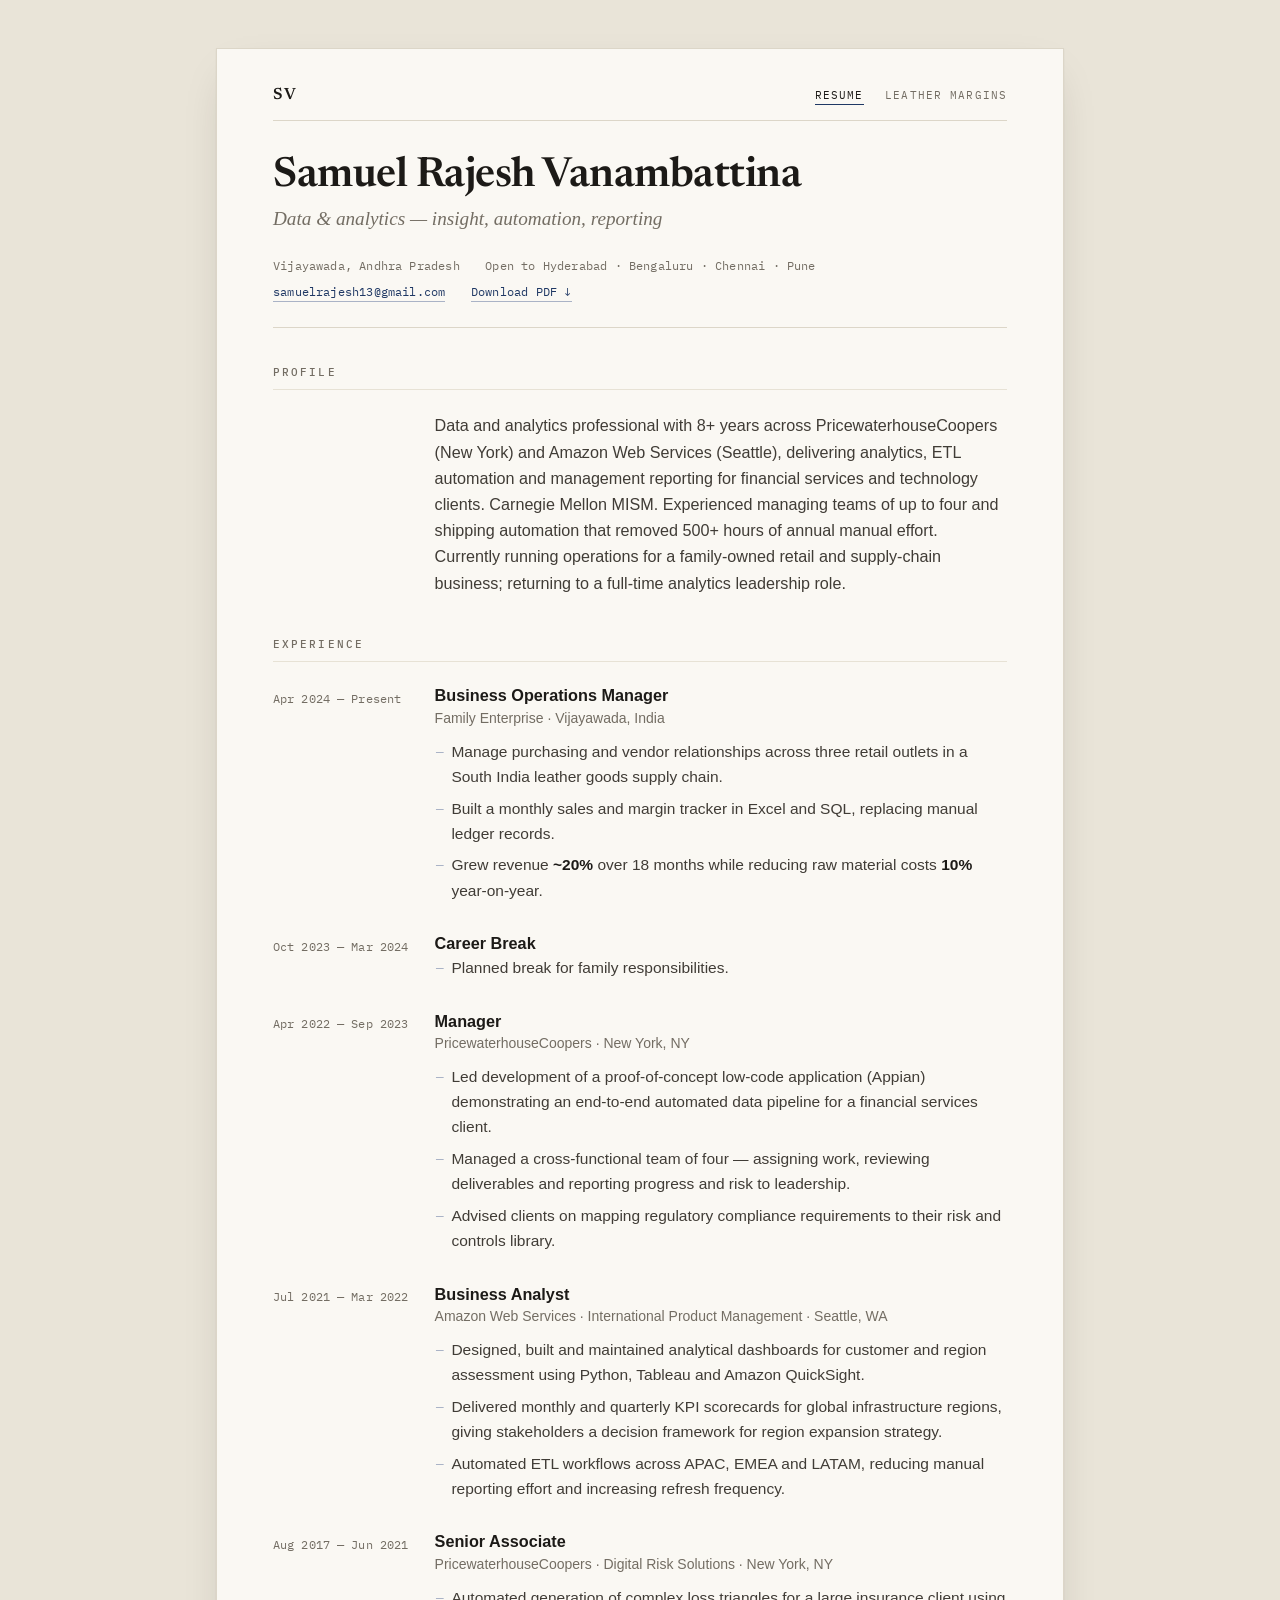
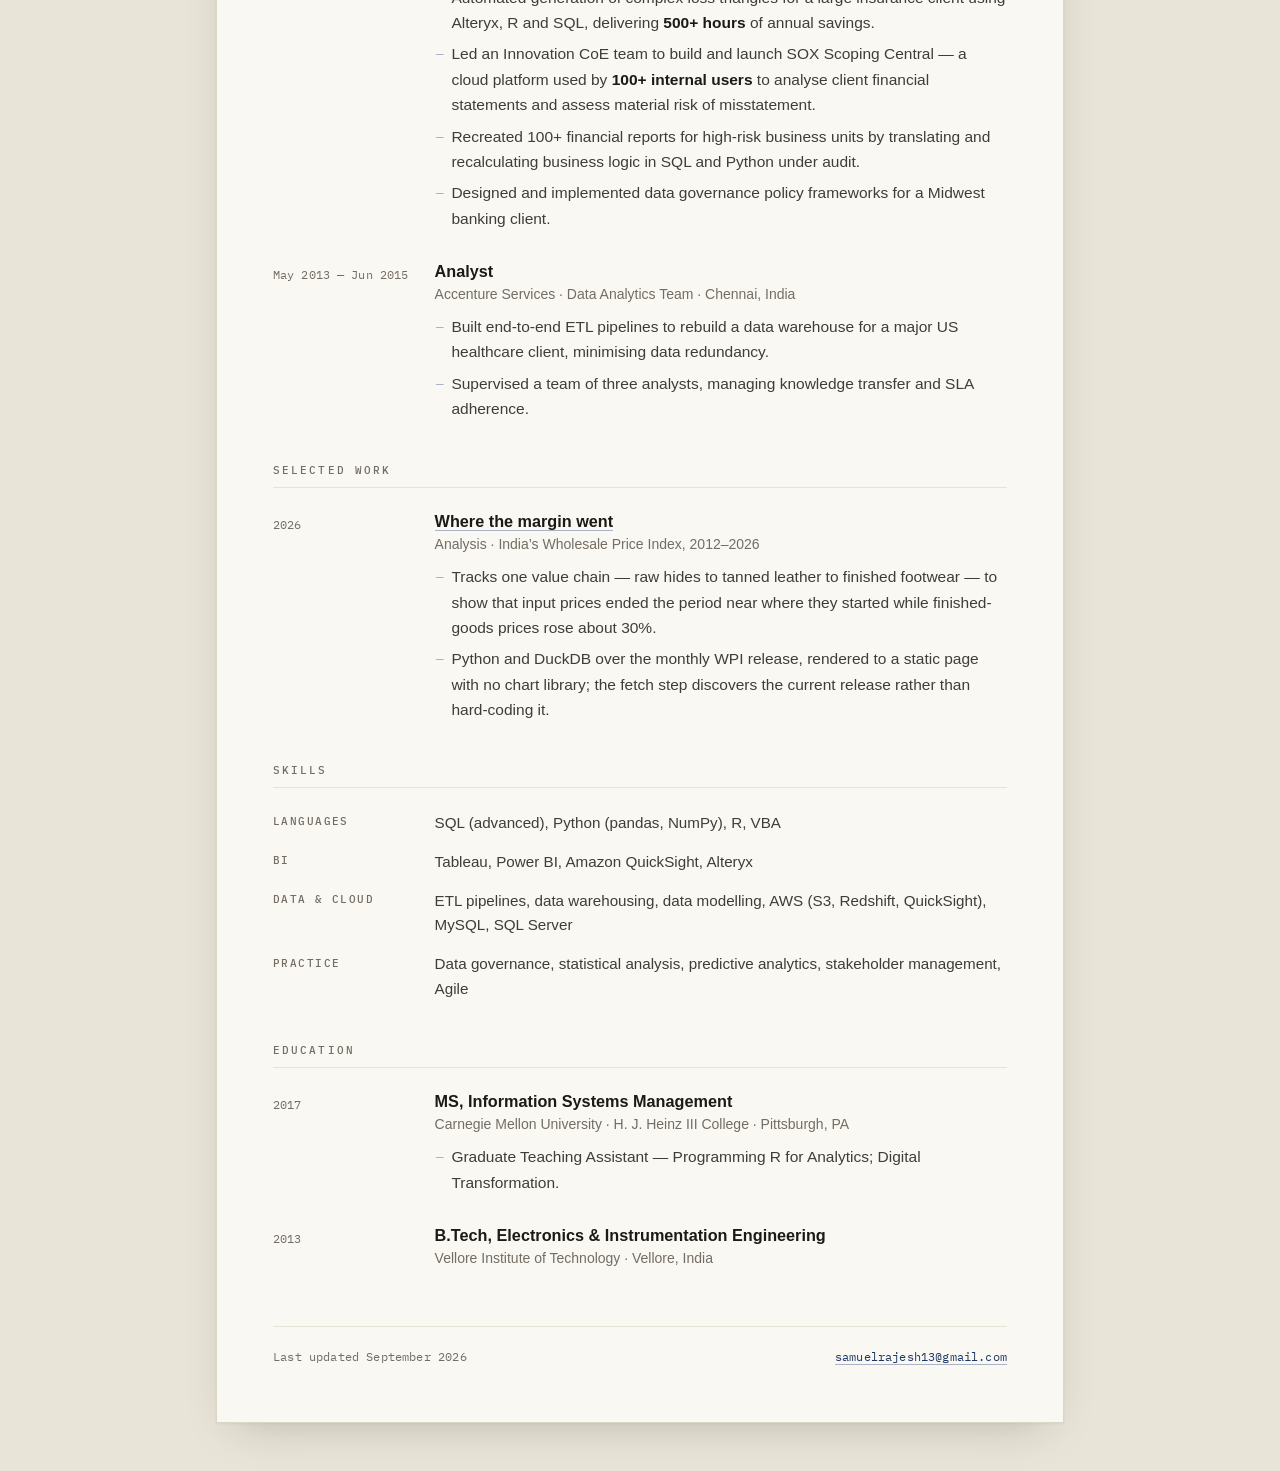
==== index.html @ 02e1a39b "Shared stylesheet, site nav, and a single warm palette Navigation was the real gap: each page carrie" ====
<!doctype html>
<html lang="en">
<head>
<meta charset="utf-8">
<meta name="viewport" content="width=device-width,initial-scale=1">
<title>Samuel Rajesh Vanambattina — Data &amp; Analytics</title>
<meta name="description" content="Data and analytics professional with 8+ years across PricewaterhouseCoopers (New York) and Amazon Web Services (Seattle). Carnegie Mellon MISM.">
<link rel="icon" href="data:image/svg+xml,<svg xmlns='http://www.w3.org/2000/svg' viewBox='0 0 100 100'><rect width='100' height='100' rx='20' fill='%231f3864'/><text x='50' y='73' font-size='58' font-family='Georgia,serif' fill='%23fff' text-anchor='middle'>S</text></svg>">
<link rel="stylesheet" href="assets/site.css">
</head>
<body>
<main class="sheet">

<!--NAV--><nav class="nav" aria-label="Site">
  <a class="nav-mark" href="./" aria-label="Home">SV</a>
  <ul class="nav-tabs">
    <li><a href="./" aria-current="page">Resume</a></li>
    <li><a href="retail-margins/">Leather margins</a></li>
  </ul>
</nav><!--/NAV-->

  <header class="masthead">
    <h1>Samuel Rajesh Vanambattina</h1>
    <p class="tagline">Data &amp; analytics — insight, automation, reporting</p>
    <div class="contact">
      <span>Vijayawada, Andhra Pradesh</span>
      <span>Open to Hyderabad · Bengaluru · Chennai · Pune</span>
      <a href="mailto:samuelrajesh13@gmail.com">samuelrajesh13@gmail.com</a>
      <a class="no-print" href="resume.pdf">Download PDF ↓</a>
    </div>
  </header>

  <section class="sect">
    <h2>Profile</h2>
    <p class="lede">Data and analytics professional with 8+ years across PricewaterhouseCoopers (New York) and Amazon Web Services (Seattle), delivering analytics, ETL automation and management reporting for financial services and technology clients. Carnegie Mellon MISM. Experienced managing teams of up to four and shipping automation that removed 500+ hours of annual manual effort. Currently running operations for a family-owned retail and supply-chain business; returning to a full-time analytics leadership role.</p>
  </section>

  <section class="sect">
    <h2>Experience</h2>

    <article class="entry">
      <div class="when">Apr 2024 — Present</div>
      <div>
        <h3 class="title">Business Operations Manager</h3>
        <p class="org">Family Enterprise · Vijayawada, India</p>
        <ul>
          <li>Manage purchasing and vendor relationships across three retail outlets in a South India leather goods supply chain.</li>
          <li>Built a monthly sales and margin tracker in Excel and SQL, replacing manual ledger records.</li>
          <li>Grew revenue <strong>~20%</strong> over 18 months while reducing raw material costs <strong>10%</strong> year-on-year.</li>
        </ul>
      </div>
    </article>

    <article class="entry">
      <div class="when">Oct 2023 — Mar 2024</div>
      <div>
        <h3 class="title">Career Break</h3>
        <ul><li>Planned break for family responsibilities.</li></ul>
      </div>
    </article>

    <article class="entry">
      <div class="when">Apr 2022 — Sep 2023</div>
      <div>
        <h3 class="title">Manager</h3>
        <p class="org">PricewaterhouseCoopers · New York, NY</p>
        <ul>
          <li>Led development of a proof-of-concept low-code application (Appian) demonstrating an end-to-end automated data pipeline for a financial services client.</li>
          <li>Managed a cross-functional team of four — assigning work, reviewing deliverables and reporting progress and risk to leadership.</li>
          <li>Advised clients on mapping regulatory compliance requirements to their risk and controls library.</li>
        </ul>
      </div>
    </article>

    <article class="entry">
      <div class="when">Jul 2021 — Mar 2022</div>
      <div>
        <h3 class="title">Business Analyst</h3>
        <p class="org">Amazon Web Services · International Product Management · Seattle, WA</p>
        <ul>
          <li>Designed, built and maintained analytical dashboards for customer and region assessment using Python, Tableau and Amazon QuickSight.</li>
          <li>Delivered monthly and quarterly KPI scorecards for global infrastructure regions, giving stakeholders a decision framework for region expansion strategy.</li>
          <li>Automated ETL workflows across APAC, EMEA and LATAM, reducing manual reporting effort and increasing refresh frequency.</li>
        </ul>
      </div>
    </article>

    <article class="entry">
      <div class="when">Aug 2017 — Jun 2021</div>
      <div>
        <h3 class="title">Senior Associate</h3>
        <p class="org">PricewaterhouseCoopers · Digital Risk Solutions · New York, NY</p>
        <ul>
          <li>Automated generation of complex loss triangles for a large insurance client using Alteryx, R and SQL, delivering <strong>500+ hours</strong> of annual savings.</li>
          <li>Led an Innovation CoE team to build and launch SOX Scoping Central — a cloud platform used by <strong>100+ internal users</strong> to analyse client financial statements and assess material risk of misstatement.</li>
          <li>Recreated 100+ financial reports for high-risk business units by translating and recalculating business logic in SQL and Python under audit.</li>
          <li>Designed and implemented data governance policy frameworks for a Midwest banking client.</li>
        </ul>
      </div>
    </article>

    <article class="entry">
      <div class="when">May 2013 — Jun 2015</div>
      <div>
        <h3 class="title">Analyst</h3>
        <p class="org">Accenture Services · Data Analytics Team · Chennai, India</p>
        <ul>
          <li>Built end-to-end ETL pipelines to rebuild a data warehouse for a major US healthcare client, minimising data redundancy.</li>
          <li>Supervised a team of three analysts, managing knowledge transfer and SLA adherence.</li>
        </ul>
      </div>
    </article>
  </section>

  <section class="sect">
    <h2>Selected work</h2>
    <article class="entry">
      <div class="when">2026</div>
      <div>
        <h3 class="title"><a class="work" href="retail-margins/">Where the margin went</a></h3>
        <p class="org">Analysis &middot; India&rsquo;s Wholesale Price Index, 2012&ndash;2026</p>
        <ul>
          <li>Tracks one value chain &mdash; raw hides to tanned leather to finished footwear &mdash; to show that input prices ended the period near where they started while finished-goods prices rose about 30%.</li>
          <li>Python and DuckDB over the monthly WPI release, rendered to a static page with no chart library; the fetch step discovers the current release rather than hard-coding it.</li>
        </ul>
      </div>
    </article>
  </section>

  <section class="sect">
    <h2>Skills</h2>
    <dl class="skills">
      <div class="skill"><dt>Languages</dt><dd>SQL (advanced), Python (pandas, NumPy), R, VBA</dd></div>
      <div class="skill"><dt>BI</dt><dd>Tableau, Power BI, Amazon QuickSight, Alteryx</dd></div>
      <div class="skill"><dt>Data &amp; Cloud</dt><dd>ETL pipelines, data warehousing, data modelling, AWS (S3, Redshift, QuickSight), MySQL, SQL Server</dd></div>
      <div class="skill"><dt>Practice</dt><dd>Data governance, statistical analysis, predictive analytics, stakeholder management, Agile</dd></div>
    </dl>
  </section>

  <section class="sect">
    <h2>Education</h2>
    <article class="entry">
      <div class="when">2017</div>
      <div>
        <h3 class="title">MS, Information Systems Management</h3>
        <p class="org">Carnegie Mellon University · H. J. Heinz III College · Pittsburgh, PA</p>
        <ul><li>Graduate Teaching Assistant — Programming R for Analytics; Digital Transformation.</li></ul>
      </div>
    </article>
    <article class="entry">
      <div class="when">2013</div>
      <div>
        <h3 class="title">B.Tech, Electronics &amp; Instrumentation Engineering</h3>
        <p class="org">Vellore Institute of Technology · Vellore, India</p>
      </div>
    </article>
  </section>

  <footer class="colophon">
    <span>Last updated September 2026</span>
    <span><a href="mailto:samuelrajesh13@gmail.com">samuelrajesh13@gmail.com</a></span>
  </footer>

</main>
</body>
</html>
---- assets/site.css ----
/* ===== fonts (self-hosted, latin subset, OFL) ===================== */
@font-face{font-family:'IBM Plex Sans';font-style:normal;font-weight:100 700;font-stretch:100%;font-display:swap;
  src:url(../fonts/ibm-plex-sans-var.woff2) format('woff2')}
@font-face{font-family:'IBM Plex Mono';font-style:normal;font-weight:400;font-display:swap;
  src:url(../fonts/ibm-plex-mono-400-normal.woff2) format('woff2')}
@font-face{font-family:'IBM Plex Mono';font-style:normal;font-weight:500;font-display:swap;
  src:url(../fonts/ibm-plex-mono-500-normal.woff2) format('woff2')}
@font-face{font-family:'Newsreader';font-style:normal;font-weight:500 700;font-display:swap;
  src:url(../fonts/newsreader-600-normal.woff2) format('woff2')}
@font-face{font-family:'Newsreader';font-style:italic;font-weight:300 500;font-display:swap;
  src:url(../fonts/newsreader-400-italic.woff2) format('woff2')}

/* ===== tokens =====================================================
   One committed palette: warm paper, not a light/dark pair. The page
   paints its own ground so it holds on any host background.          */
:root{
  --plane:#e9e4d8;      /* the desk the sheet sits on */
  --sheet:#faf8f3;      /* the paper itself -- also the chart surface */
  --ink:#1c1a17;
  --ink-soft:#403c36;
  --muted:#736d63;
  --line:#dcd6c8;
  --hair:#e7e2d5;
  --accent:#1f3864;
  --accent-line:#aab3c6;
  --shadow:0 1px 2px rgba(40,34,22,.05), 0 16px 44px -20px rgba(40,34,22,.28);

  /* chart ink -- validated against --sheet #faf8f3 (all six checks pass) */
  --c-input:#2a78d6;
  --c-output:#eb6834;
  --grid:#e4dfd2;
  --axis-ink:#8a8378;

  --serif:"Newsreader",Iowan Old Style,Georgia,"Times New Roman",serif;
  --sans:"IBM Plex Sans",-apple-system,"Segoe UI",Helvetica,Arial,sans-serif;
  --mono:"IBM Plex Mono",ui-monospace,SFMono-Regular,Menlo,Consolas,monospace;

  --gutter:8.25rem;
  --col-gap:1.85rem;
}

/* ===== base ======================================================= */
*{box-sizing:border-box}
html{-webkit-text-size-adjust:100%}
body{
  margin:0; background:var(--plane); color:var(--ink-soft);
  font:400 15.5px/1.62 var(--sans);
  font-feature-settings:"kern","liga";
  -webkit-font-smoothing:antialiased;
  padding:clamp(0rem,4vw,3rem) clamp(1rem,4vw,2rem);
}
.sheet{
  max-width:var(--sheet-w,53rem); margin:0 auto;
  background:var(--sheet); border:1px solid var(--line); box-shadow:var(--shadow);
  padding:clamp(1.25rem,3vw,2rem) clamp(1.25rem,5vw,3.5rem) clamp(2.5rem,5vw,3.5rem);
}
a{color:var(--accent); text-decoration:none; border-bottom:1px solid var(--accent-line)}
a:hover{border-bottom-color:currentColor}
a:focus-visible{outline:2px solid var(--accent); outline-offset:3px; border-radius:2px}
strong{font-weight:600; color:var(--ink)}
p{max-width:40em}

/* ===== site nav =================================================== */
.nav{
  display:flex; flex-wrap:wrap; align-items:baseline; gap:.6rem 1.6rem;
  justify-content:space-between;
  padding-bottom:.85rem; margin-bottom:2.1rem;
  border-bottom:1px solid var(--line);
}
.nav-mark{
  font:600 1.02rem/1 var(--serif); letter-spacing:.06em; color:var(--ink);
  border:0; flex:none;
}
.nav-mark:hover{color:var(--accent); border:0}
.nav-tabs{display:flex; flex-wrap:wrap; gap:.35rem 1.35rem; list-style:none; margin:0; padding:0}
.nav-tabs a{
  font:400 .7rem/1.5 var(--mono); letter-spacing:.1em; text-transform:uppercase;
  color:var(--muted); border:0; padding-bottom:.15rem;
  border-bottom:1.5px solid transparent;
}
.nav-tabs a:hover{color:var(--ink)}
.nav-tabs a[aria-current=page]{color:var(--ink); border-bottom-color:var(--accent)}

/* ===== headings =================================================== */
h1{
  font:600 clamp(1.85rem,6vw,2.6rem)/1.08 var(--serif); color:var(--ink);
  letter-spacing:-.012em; margin:0 0 .35rem; text-wrap:balance;
}
.tagline,.standfirst{
  font:400 italic clamp(1rem,2.5vw,1.2rem)/1.45 var(--serif);
  color:var(--muted); margin:0 0 1.5rem; max-width:38em;
}
h2{
  font:500 .69rem/1 var(--mono); text-transform:uppercase; letter-spacing:.19em;
  color:var(--muted); margin:2.8rem 0 1.4rem;
  padding-bottom:.7rem; border-bottom:1px solid var(--hair);
}
.sect > h2{margin-top:0}   /* .sect supplies the gap; don't stack both */
.masthead{border-bottom:1px solid var(--line); padding-bottom:1.6rem; margin-bottom:2.4rem}
.contact{
  display:flex; flex-wrap:wrap; gap:.5rem 1.6rem;
  font:400 .755rem/1.5 var(--mono); letter-spacing:.015em; color:var(--muted);
}

/* ===== entries (shared spine: metadata left, content right) ======= */
.sect{margin-top:2.7rem}
.sect:first-of-type{margin-top:0}
.lede{margin:0 0 0 calc(var(--gutter) + var(--col-gap)); font-size:1.01rem; max-width:44em}
.entry{
  display:grid; grid-template-columns:var(--gutter) 1fr; gap:0 var(--col-gap);
  margin-bottom:1.85rem; break-inside:avoid;
}
.sect .entry:last-child{margin-bottom:0}
.when{
  font:400 .735rem/1.5 var(--mono); font-variant-numeric:tabular-nums;
  letter-spacing:.01em; color:var(--muted); padding-top:.33rem; white-space:nowrap;
}
.title{font:600 1.015rem/1.4 var(--sans); color:var(--ink); margin:0}
.title a{color:var(--ink); border-bottom:1px solid var(--accent-line)}
.title a:hover{color:var(--accent); border-bottom-color:currentColor}
.org{font:400 .875rem/1.5 var(--sans); color:var(--muted); margin:.05rem 0 .6rem}
.entry ul{margin:0; padding:0; list-style:none}
.entry li{position:relative; padding-left:1.05rem; margin-bottom:.42rem; max-width:44em}
.entry li:last-child{margin-bottom:0}
.entry li::before{content:"–"; position:absolute; left:0; top:0;
  color:var(--accent-line); font-family:var(--mono)}

/* ===== skills ===================================================== */
.skills{margin:0; display:grid; gap:.9rem}
.skill{display:grid; grid-template-columns:var(--gutter) 1fr; gap:0 var(--col-gap)}
.skill dt{font:500 .69rem/1.6 var(--mono); text-transform:uppercase;
  letter-spacing:.13em; color:var(--muted); padding-top:.16rem}
.skill dd{margin:0; font-size:.95rem; max-width:44em}

/* ===== footer ===================================================== */
.colophon{
  margin-top:3rem; padding-top:1.3rem; border-top:1px solid var(--hair);
  display:flex; flex-wrap:wrap; gap:.5rem 1.5rem; justify-content:space-between;
  font:400 .725rem/1.5 var(--mono); letter-spacing:.015em; color:var(--muted);
}

/* ===== narrow ===================================================== */
@media (max-width:46rem){
  :root{--gutter:1fr}
  .entry,.skill{grid-template-columns:1fr; gap:.15rem}
  .lede{margin-left:0}
  .when{padding-top:0; margin-bottom:.18rem}
  .skill dt{padding-top:.5rem}
}

/* ===== print / PDF ================================================ */
@media print{
  :root{
    --plane:#fff; --sheet:#fff; --ink:#111316; --ink-soft:#33373d;
    --muted:#5c626a; --line:#c9c9c4; --hair:#dedeD9;
    --accent:#1f3864; --accent-line:#9aa7bd; --shadow:none;
    --gutter:6.6rem; --col-gap:1.3rem;
  }
  body{font-size:8.9pt; line-height:1.32; padding:0; background:#fff}
  .sheet{max-width:none; border:0; box-shadow:none; padding:0}
  .no-print,.nav{display:none}
  .masthead{padding-bottom:.7rem; margin-bottom:.95rem}
  h1{font-size:17pt; margin-bottom:.15rem}
  .tagline{font-size:11pt; margin-bottom:.6rem}
  .sect{margin-top:.72rem; break-inside:auto}
  h2{margin:1rem 0 .6rem; padding-bottom:.3rem; break-after:avoid}
  .sect > h2{margin-top:0}
  .entry{margin-bottom:.48rem}
  .org{margin:.02rem 0 .28rem}
  .entry li{margin-bottom:.09rem}
  .skills{gap:.34rem}
  .colophon{margin-top:.5rem; padding-top:.4rem; break-before:avoid}
  a{color:var(--ink); border-bottom:0}
  .title a[href^="http"]::after,.title a.work::after{
    content:" \2014 samuel13-cell.github.io/retail-margins";
    font:400 8.6pt var(--mono); color:var(--muted)}
}
@media (prefers-reduced-motion:reduce){ *{animation:none!important; transition:none!important} }
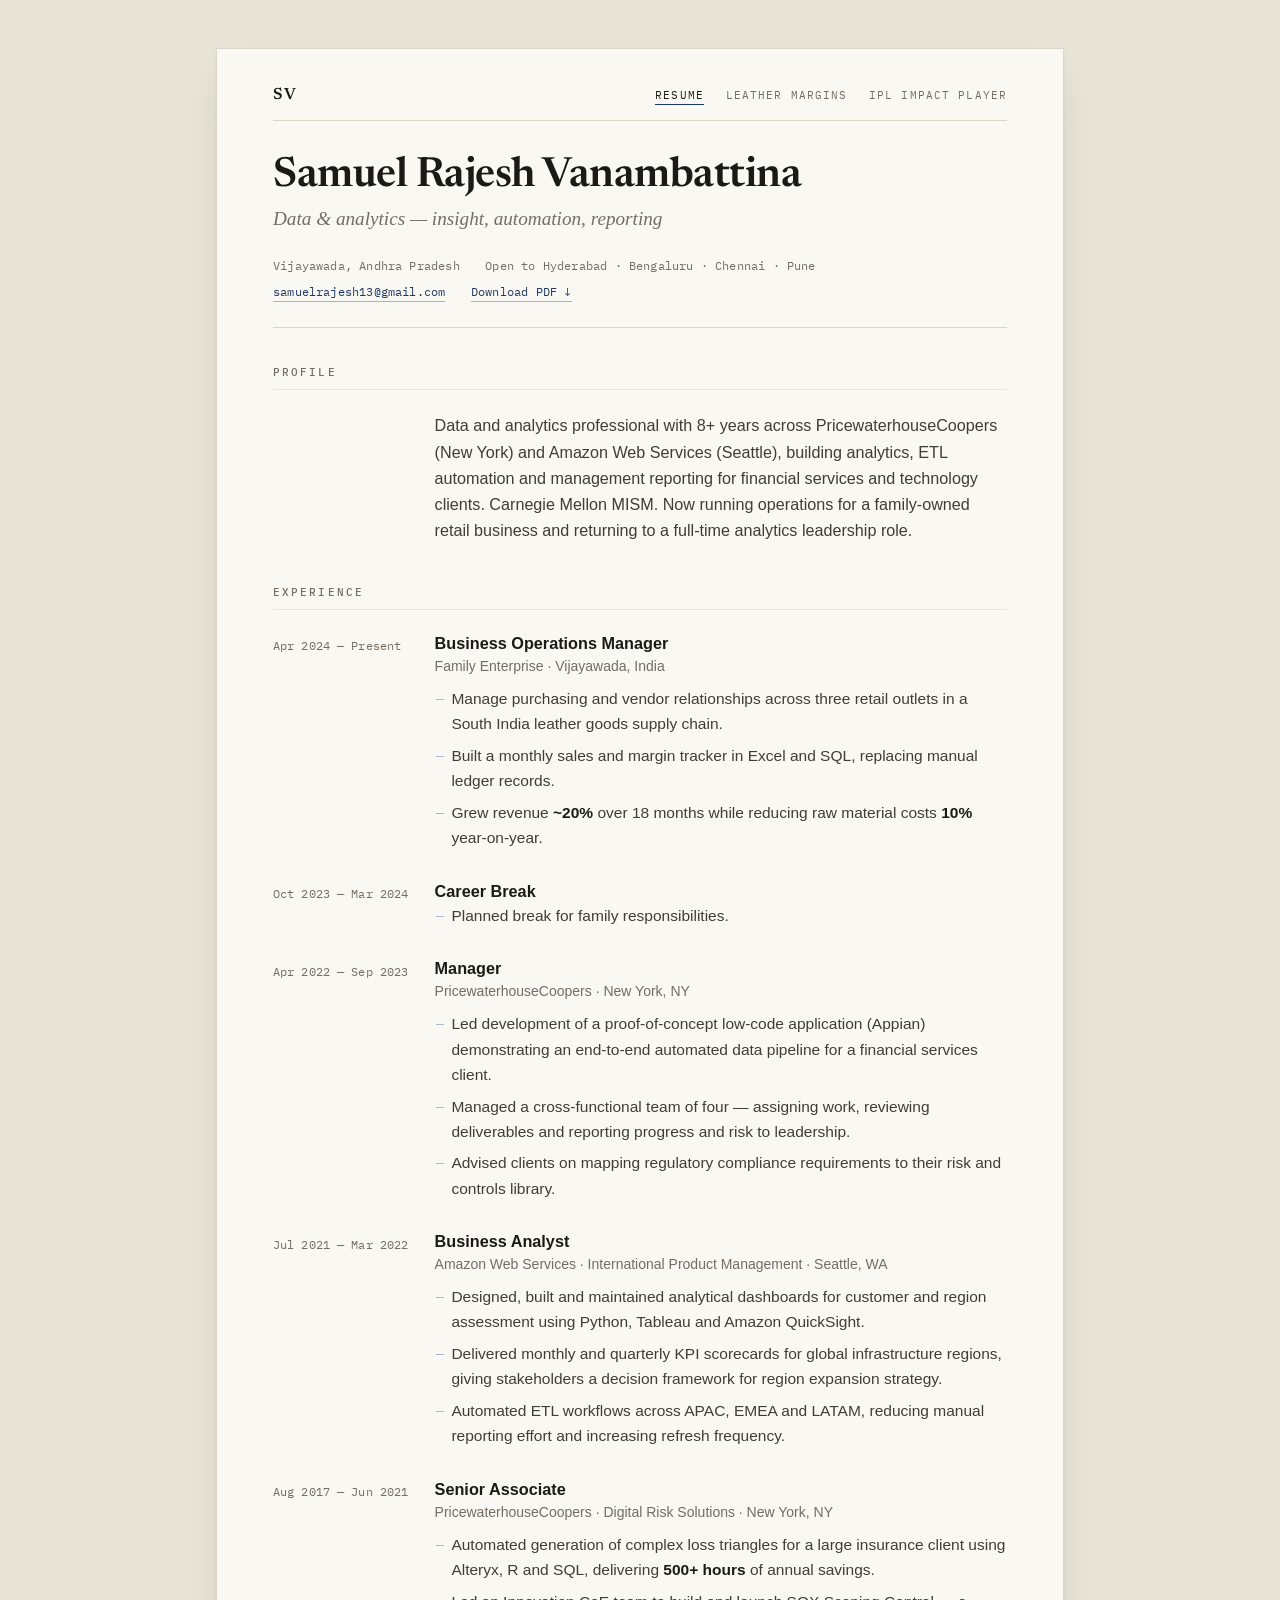
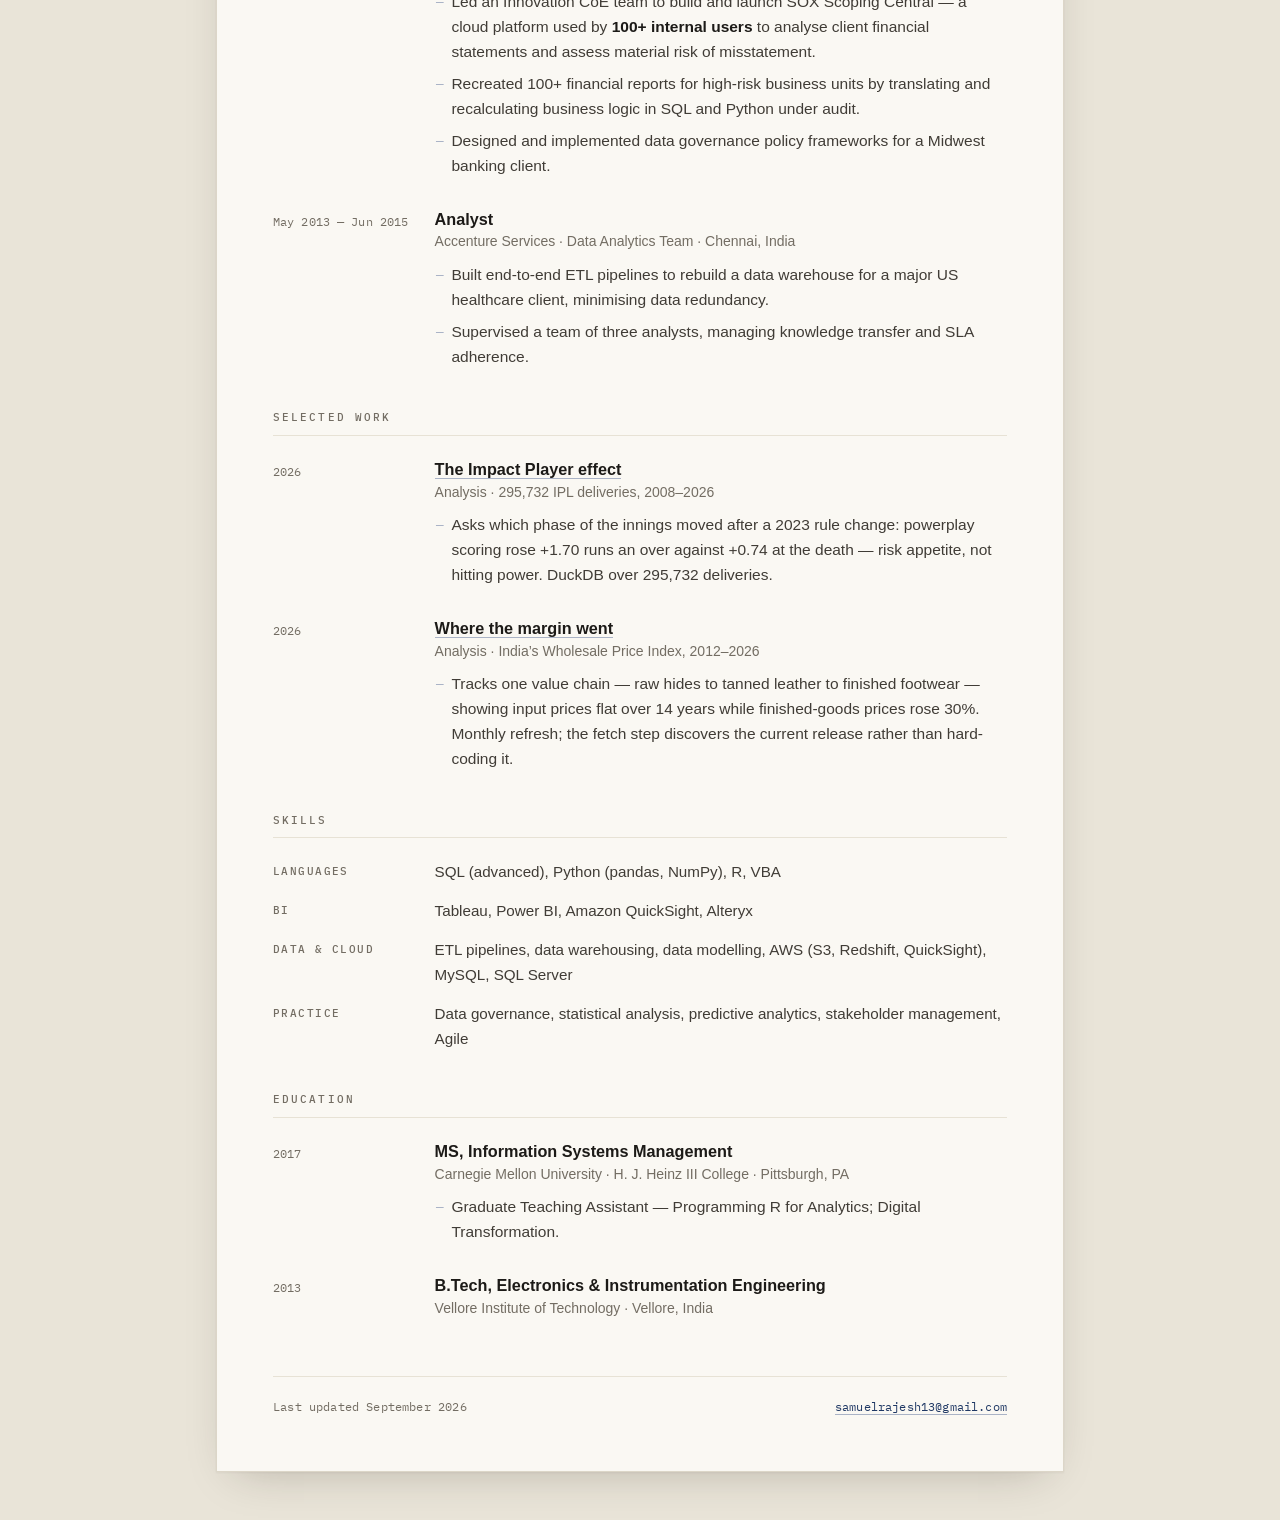
==== commit 81e5acaa: "Add /ipl-impact: did the Impact Player rule change how teams bat? Every delivery of 1,243 IPL matche" ====
--- a/index.html
+++ b/index.html
@@ -16,6 +16,7 @@
   <ul class="nav-tabs">
     <li><a href="./" aria-current="page">Resume</a></li>
     <li><a href="retail-margins/">Leather margins</a></li>
+    <li><a href="ipl-impact/">IPL impact player</a></li>
   </ul>
 </nav><!--/NAV-->
 
@@ -32,7 +33,7 @@
 
   <section class="sect">
     <h2>Profile</h2>
-    <p class="lede">Data and analytics professional with 8+ years across PricewaterhouseCoopers (New York) and Amazon Web Services (Seattle), delivering analytics, ETL automation and management reporting for financial services and technology clients. Carnegie Mellon MISM. Experienced managing teams of up to four and shipping automation that removed 500+ hours of annual manual effort. Currently running operations for a family-owned retail and supply-chain business; returning to a full-time analytics leadership role.</p>
+    <p class="lede">Data and analytics professional with 8+ years across PricewaterhouseCoopers (New York) and Amazon Web Services (Seattle), building analytics, ETL automation and management reporting for financial services and technology clients. Carnegie Mellon MISM. Now running operations for a family-owned retail business and returning to a full-time analytics leadership role.</p>
   </section>
 
   <section class="sect">
@@ -117,11 +118,21 @@
     <article class="entry">
       <div class="when">2026</div>
       <div>
+        <h3 class="title"><a href="ipl-impact/">The Impact Player effect</a></h3>
+        <p class="org">Analysis &middot; 295,732 IPL deliveries, 2008&ndash;2026</p>
+        <ul>
+          <li>Asks which phase of the innings moved after a 2023 rule change: powerplay scoring rose +1.70 runs an over against +0.74 at the death &mdash; risk appetite, not hitting power. DuckDB over 295,732 deliveries.</li>
+        </ul>
+      </div>
+    </article>
+
+    <article class="entry">
+      <div class="when">2026</div>
+      <div>
         <h3 class="title"><a class="work" href="retail-margins/">Where the margin went</a></h3>
         <p class="org">Analysis &middot; India&rsquo;s Wholesale Price Index, 2012&ndash;2026</p>
         <ul>
-          <li>Tracks one value chain &mdash; raw hides to tanned leather to finished footwear &mdash; to show that input prices ended the period near where they started while finished-goods prices rose about 30%.</li>
-          <li>Python and DuckDB over the monthly WPI release, rendered to a static page with no chart library; the fetch step discovers the current release rather than hard-coding it.</li>
+          <li>Tracks one value chain &mdash; raw hides to tanned leather to finished footwear &mdash; showing input prices flat over 14 years while finished-goods prices rose 30%. Monthly refresh; the fetch step discovers the current release rather than hard-coding it.</li>
         </ul>
       </div>
     </article>
--- a/assets/site.css
+++ b/assets/site.css
@@ -140,7 +140,7 @@
 }
 
 /* ===== narrow ===================================================== */
-@media (max-width:46rem){
+@media screen and (max-width:46rem){
   :root{--gutter:1fr}
   .entry,.skill{grid-template-columns:1fr; gap:.15rem}
   .lede{margin-left:0}
@@ -154,25 +154,27 @@
     --plane:#fff; --sheet:#fff; --ink:#111316; --ink-soft:#33373d;
     --muted:#5c626a; --line:#c9c9c4; --hair:#dedeD9;
     --accent:#1f3864; --accent-line:#9aa7bd; --shadow:none;
-    --gutter:6.6rem; --col-gap:1.3rem;
+    --gutter:8rem; --col-gap:1.2rem;   /* must clear 'May 2013 \2014 Jun 2015' */
   }
-  body{font-size:8.9pt; line-height:1.32; padding:0; background:#fff}
+  body{font-size:8.9pt; line-height:1.29; padding:0; background:#fff}
   .sheet{max-width:none; border:0; box-shadow:none; padding:0}
   .no-print,.nav{display:none}
   .masthead{padding-bottom:.7rem; margin-bottom:.95rem}
   h1{font-size:17pt; margin-bottom:.15rem}
   .tagline{font-size:11pt; margin-bottom:.6rem}
-  .sect{margin-top:.72rem; break-inside:auto}
-  h2{margin:1rem 0 .6rem; padding-bottom:.3rem; break-after:avoid}
+  .sect{margin-top:.8rem; break-inside:auto}
+  h2{margin:1rem 0 .55rem; padding-bottom:.3rem; break-after:avoid}
   .sect > h2{margin-top:0}
-  .entry{margin-bottom:.48rem}
+  .entry{margin-bottom:.52rem}
   .org{margin:.02rem 0 .28rem}
   .entry li{margin-bottom:.09rem}
   .skills{gap:.34rem}
-  .colophon{margin-top:.5rem; padding-top:.4rem; break-before:avoid}
+  /* the footer only repeats the header's email on paper */
+  .colophon{display:none}
   a{color:var(--ink); border-bottom:0}
-  .title a[href^="http"]::after,.title a.work::after{
-    content:" \2014 samuel13-cell.github.io/retail-margins";
-    font:400 8.6pt var(--mono); color:var(--muted)}
+  /* links are dead on paper -- spell each project's URL out */
+  .title a[href="retail-margins/"]::after{content:" \2014 samuel13-cell.github.io/retail-margins"}
+  .title a[href="ipl-impact/"]::after{content:" \2014 samuel13-cell.github.io/ipl-impact"}
+  .title a::after{font:400 8.4pt var(--mono); color:var(--muted)}
 }
 @media (prefers-reduced-motion:reduce){ *{animation:none!important; transition:none!important} }
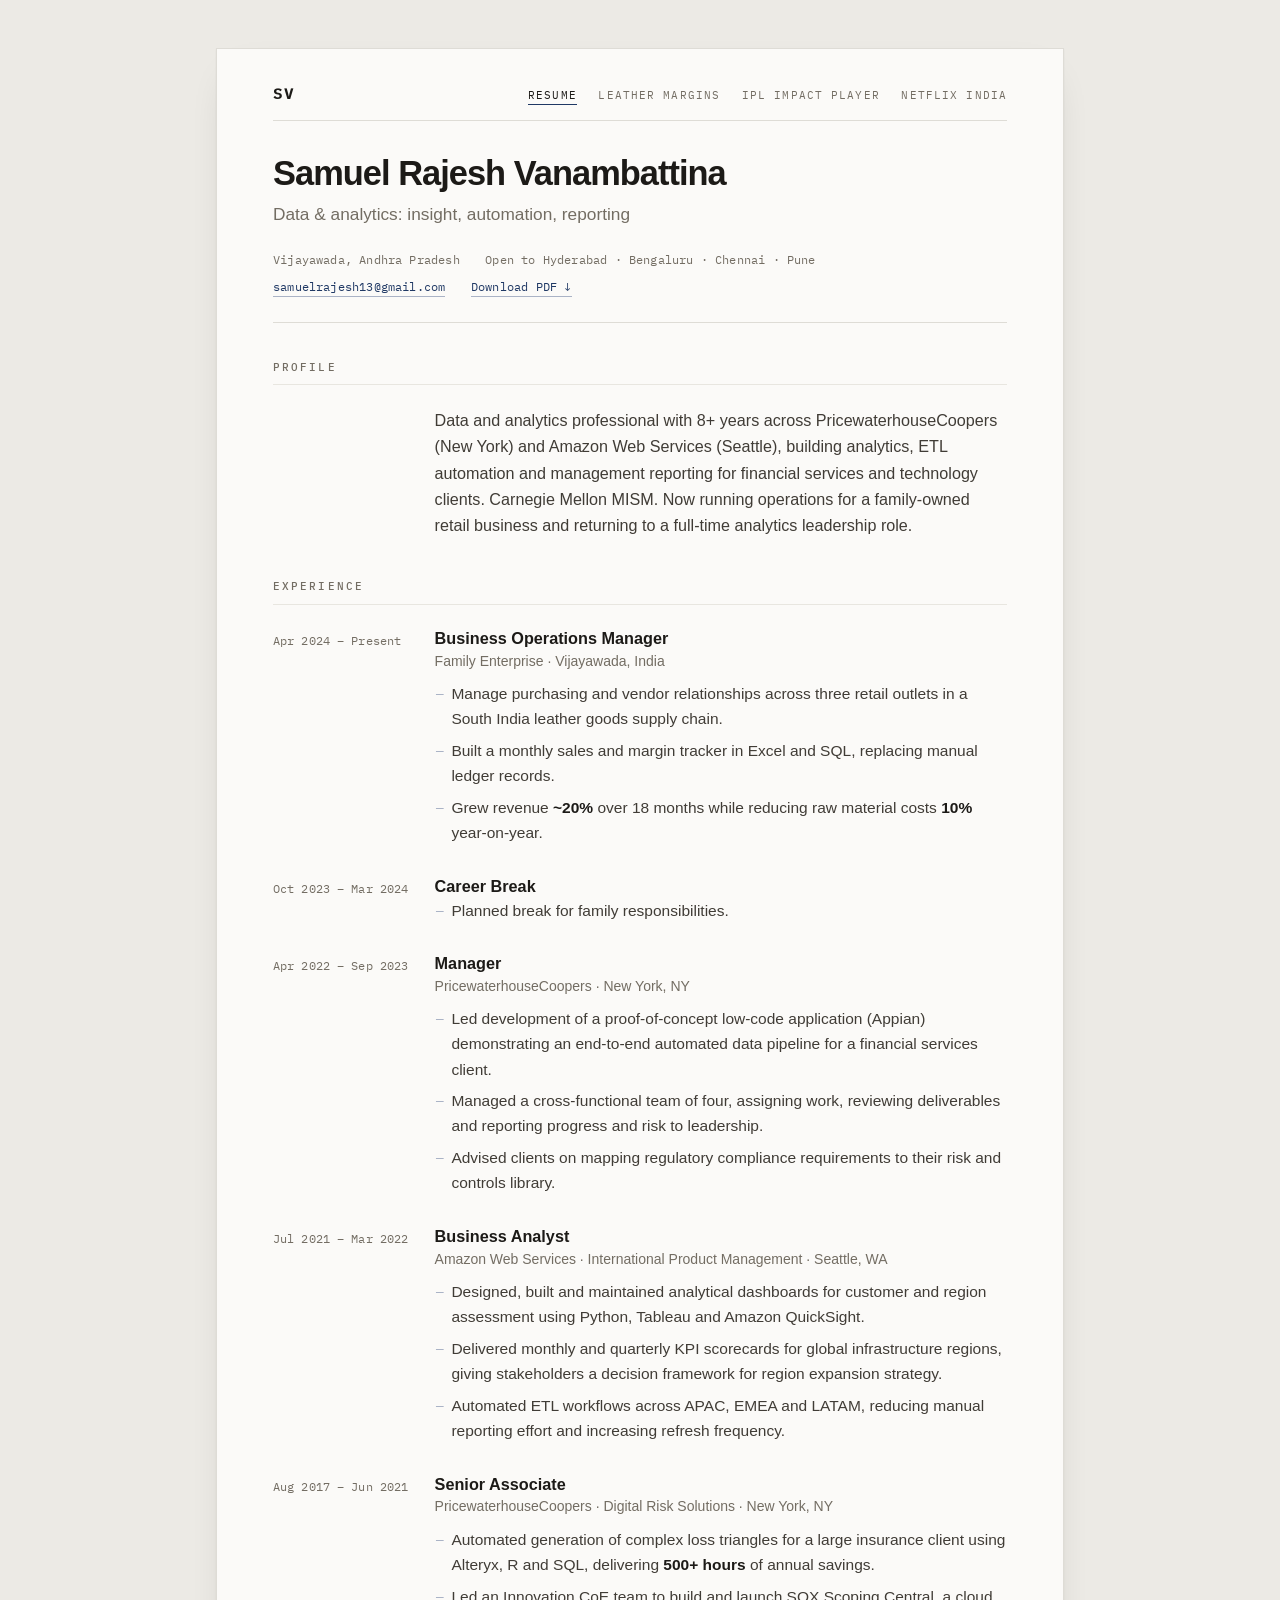
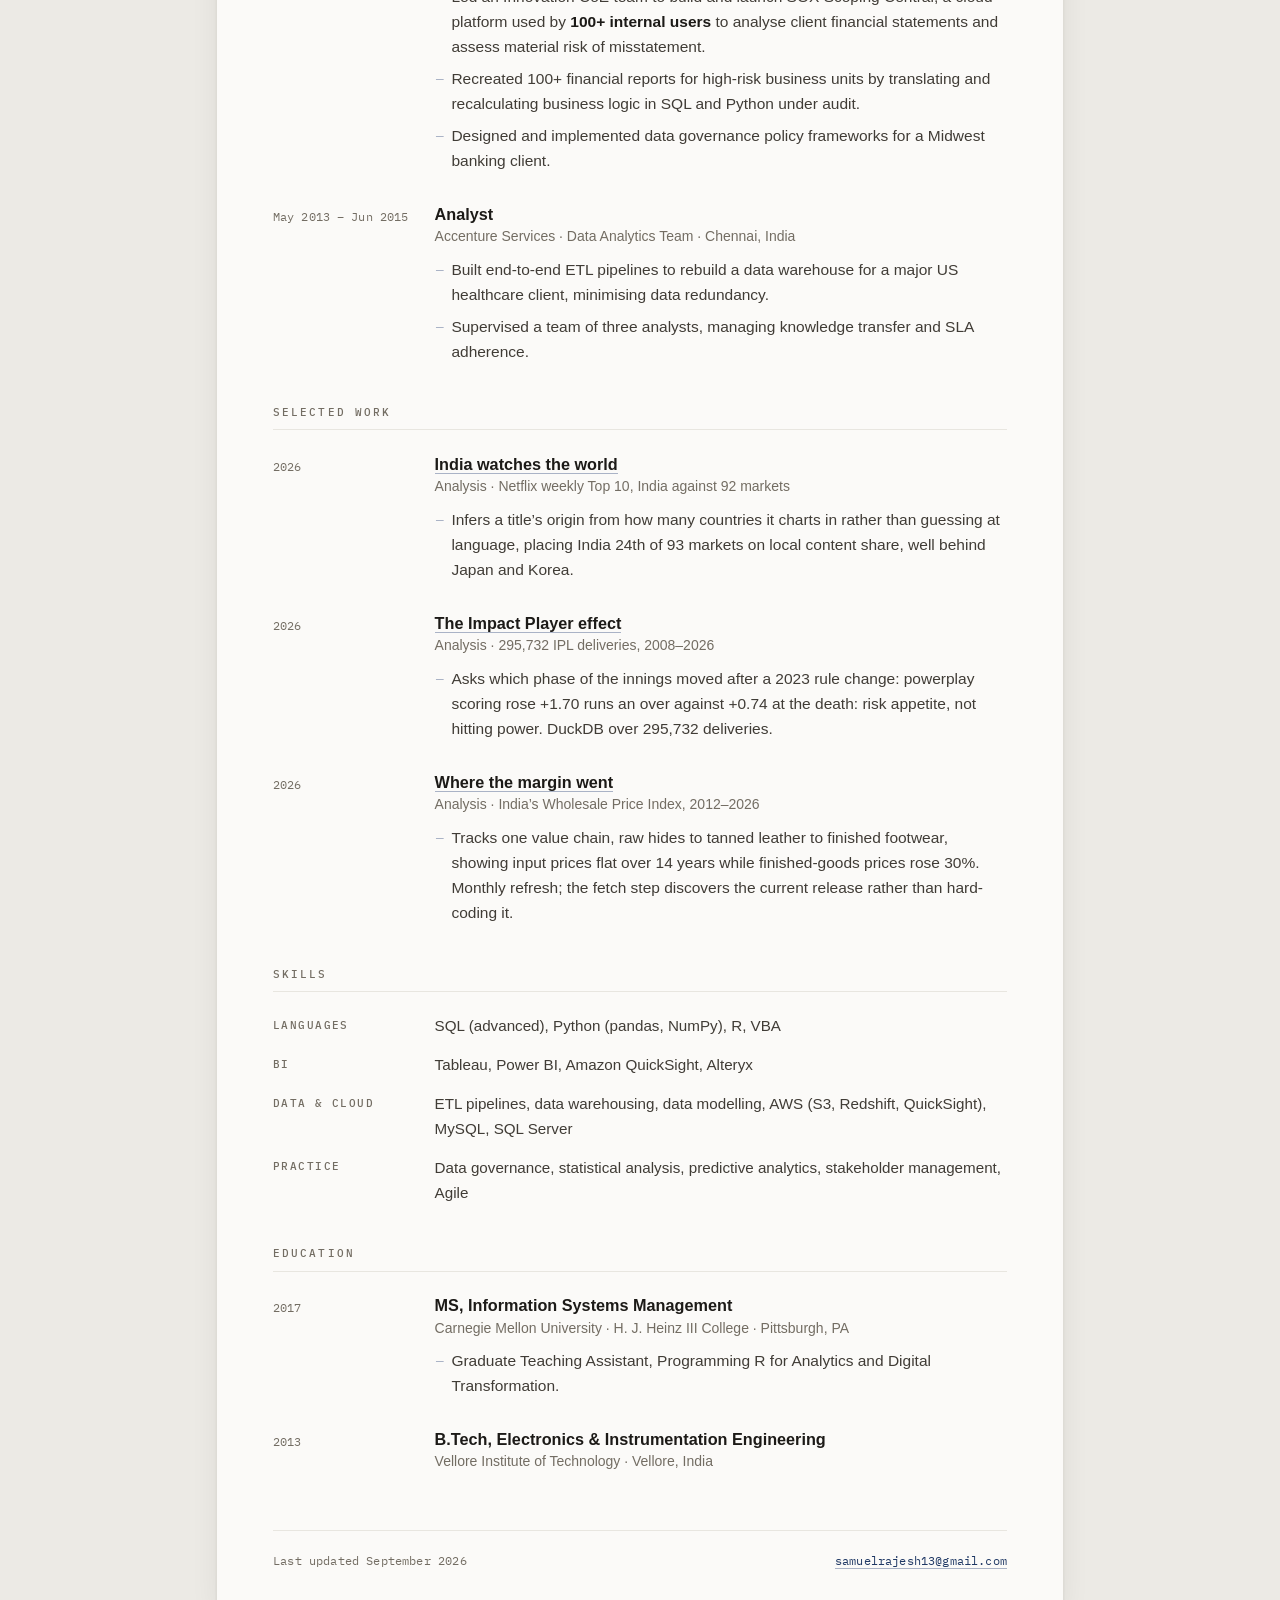
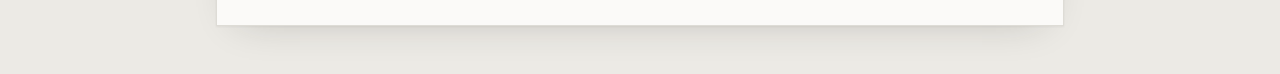
==== commit cfa4eaf0: "Add /ott-india, align charts to the text column, drop the serif Project three: five years of Netflix" ====
--- a/index.html
+++ b/index.html
@@ -3,7 +3,7 @@
 <head>
 <meta charset="utf-8">
 <meta name="viewport" content="width=device-width,initial-scale=1">
-<title>Samuel Rajesh Vanambattina — Data &amp; Analytics</title>
+<title>Samuel Rajesh Vanambattina: Data &amp; Analytics</title>
 <meta name="description" content="Data and analytics professional with 8+ years across PricewaterhouseCoopers (New York) and Amazon Web Services (Seattle). Carnegie Mellon MISM.">
 <link rel="icon" href="data:image/svg+xml,<svg xmlns='http://www.w3.org/2000/svg' viewBox='0 0 100 100'><rect width='100' height='100' rx='20' fill='%231f3864'/><text x='50' y='73' font-size='58' font-family='Georgia,serif' fill='%23fff' text-anchor='middle'>S</text></svg>">
 <link rel="stylesheet" href="assets/site.css">
@@ -17,12 +17,13 @@
     <li><a href="./" aria-current="page">Resume</a></li>
     <li><a href="retail-margins/">Leather margins</a></li>
     <li><a href="ipl-impact/">IPL impact player</a></li>
+    <li><a href="ott-india/">Netflix India</a></li>
   </ul>
 </nav><!--/NAV-->
 
   <header class="masthead">
     <h1>Samuel Rajesh Vanambattina</h1>
-    <p class="tagline">Data &amp; analytics — insight, automation, reporting</p>
+    <p class="tagline">Data &amp; analytics: insight, automation, reporting</p>
     <div class="contact">
       <span>Vijayawada, Andhra Pradesh</span>
       <span>Open to Hyderabad · Bengaluru · Chennai · Pune</span>
@@ -40,7 +41,7 @@
     <h2>Experience</h2>
 
     <article class="entry">
-      <div class="when">Apr 2024 — Present</div>
+      <div class="when">Apr 2024 – Present</div>
       <div>
         <h3 class="title">Business Operations Manager</h3>
         <p class="org">Family Enterprise · Vijayawada, India</p>
@@ -53,7 +54,7 @@
     </article>
 
     <article class="entry">
-      <div class="when">Oct 2023 — Mar 2024</div>
+      <div class="when">Oct 2023 – Mar 2024</div>
       <div>
         <h3 class="title">Career Break</h3>
         <ul><li>Planned break for family responsibilities.</li></ul>
@@ -61,20 +62,20 @@
     </article>
 
     <article class="entry">
-      <div class="when">Apr 2022 — Sep 2023</div>
+      <div class="when">Apr 2022 – Sep 2023</div>
       <div>
         <h3 class="title">Manager</h3>
         <p class="org">PricewaterhouseCoopers · New York, NY</p>
         <ul>
           <li>Led development of a proof-of-concept low-code application (Appian) demonstrating an end-to-end automated data pipeline for a financial services client.</li>
-          <li>Managed a cross-functional team of four — assigning work, reviewing deliverables and reporting progress and risk to leadership.</li>
+          <li>Managed a cross-functional team of four, assigning work, reviewing deliverables and reporting progress and risk to leadership.</li>
           <li>Advised clients on mapping regulatory compliance requirements to their risk and controls library.</li>
         </ul>
       </div>
     </article>
 
     <article class="entry">
-      <div class="when">Jul 2021 — Mar 2022</div>
+      <div class="when">Jul 2021 – Mar 2022</div>
       <div>
         <h3 class="title">Business Analyst</h3>
         <p class="org">Amazon Web Services · International Product Management · Seattle, WA</p>
@@ -87,13 +88,13 @@
     </article>
 
     <article class="entry">
-      <div class="when">Aug 2017 — Jun 2021</div>
+      <div class="when">Aug 2017 – Jun 2021</div>
       <div>
         <h3 class="title">Senior Associate</h3>
         <p class="org">PricewaterhouseCoopers · Digital Risk Solutions · New York, NY</p>
         <ul>
           <li>Automated generation of complex loss triangles for a large insurance client using Alteryx, R and SQL, delivering <strong>500+ hours</strong> of annual savings.</li>
-          <li>Led an Innovation CoE team to build and launch SOX Scoping Central — a cloud platform used by <strong>100+ internal users</strong> to analyse client financial statements and assess material risk of misstatement.</li>
+          <li>Led an Innovation CoE team to build and launch SOX Scoping Central, a cloud platform used by <strong>100+ internal users</strong> to analyse client financial statements and assess material risk of misstatement.</li>
           <li>Recreated 100+ financial reports for high-risk business units by translating and recalculating business logic in SQL and Python under audit.</li>
           <li>Designed and implemented data governance policy frameworks for a Midwest banking client.</li>
         </ul>
@@ -101,7 +102,7 @@
     </article>
 
     <article class="entry">
-      <div class="when">May 2013 — Jun 2015</div>
+      <div class="when">May 2013 – Jun 2015</div>
       <div>
         <h3 class="title">Analyst</h3>
         <p class="org">Accenture Services · Data Analytics Team · Chennai, India</p>
@@ -118,10 +119,21 @@
     <article class="entry">
       <div class="when">2026</div>
       <div>
+        <h3 class="title"><a href="ott-india/">India watches the world</a></h3>
+        <p class="org">Analysis &middot; Netflix weekly Top 10, India against 92 markets</p>
+        <ul>
+          <li>Infers a title&rsquo;s origin from how many countries it charts in rather than guessing at language, placing India 24th of 93 markets on local content share, well behind Japan and Korea.</li>
+        </ul>
+      </div>
+    </article>
+
+    <article class="entry">
+      <div class="when">2026</div>
+      <div>
         <h3 class="title"><a href="ipl-impact/">The Impact Player effect</a></h3>
         <p class="org">Analysis &middot; 295,732 IPL deliveries, 2008&ndash;2026</p>
         <ul>
-          <li>Asks which phase of the innings moved after a 2023 rule change: powerplay scoring rose +1.70 runs an over against +0.74 at the death &mdash; risk appetite, not hitting power. DuckDB over 295,732 deliveries.</li>
+          <li>Asks which phase of the innings moved after a 2023 rule change: powerplay scoring rose +1.70 runs an over against +0.74 at the death: risk appetite, not hitting power. DuckDB over 295,732 deliveries.</li>
         </ul>
       </div>
     </article>
@@ -132,7 +144,7 @@
         <h3 class="title"><a class="work" href="retail-margins/">Where the margin went</a></h3>
         <p class="org">Analysis &middot; India&rsquo;s Wholesale Price Index, 2012&ndash;2026</p>
         <ul>
-          <li>Tracks one value chain &mdash; raw hides to tanned leather to finished footwear &mdash; showing input prices flat over 14 years while finished-goods prices rose 30%. Monthly refresh; the fetch step discovers the current release rather than hard-coding it.</li>
+          <li>Tracks one value chain, raw hides to tanned leather to finished footwear, showing input prices flat over 14 years while finished-goods prices rose 30%. Monthly refresh; the fetch step discovers the current release rather than hard-coding it.</li>
         </ul>
       </div>
     </article>
@@ -155,7 +167,7 @@
       <div>
         <h3 class="title">MS, Information Systems Management</h3>
         <p class="org">Carnegie Mellon University · H. J. Heinz III College · Pittsburgh, PA</p>
-        <ul><li>Graduate Teaching Assistant — Programming R for Analytics; Digital Transformation.</li></ul>
+        <ul><li>Graduate Teaching Assistant, Programming R for Analytics and Digital Transformation.</li></ul>
       </div>
     </article>
     <article class="entry">
--- a/assets/site.css
+++ b/assets/site.css
@@ -5,33 +5,28 @@
   src:url(../fonts/ibm-plex-mono-400-normal.woff2) format('woff2')}
 @font-face{font-family:'IBM Plex Mono';font-style:normal;font-weight:500;font-display:swap;
   src:url(../fonts/ibm-plex-mono-500-normal.woff2) format('woff2')}
-@font-face{font-family:'Newsreader';font-style:normal;font-weight:500 700;font-display:swap;
-  src:url(../fonts/newsreader-600-normal.woff2) format('woff2')}
-@font-face{font-family:'Newsreader';font-style:italic;font-weight:300 500;font-display:swap;
-  src:url(../fonts/newsreader-400-italic.woff2) format('woff2')}
 
 /* ===== tokens =====================================================
    One committed palette: warm paper, not a light/dark pair. The page
    paints its own ground so it holds on any host background.          */
 :root{
-  --plane:#e9e4d8;      /* the desk the sheet sits on */
-  --sheet:#faf8f3;      /* the paper itself -- also the chart surface */
+  --plane:#eceae5;
+  --sheet:#fbfaf8;      /* also the chart surface; palette validated on it */
   --ink:#1c1a17;
   --ink-soft:#403c36;
   --muted:#736d63;
-  --line:#dcd6c8;
-  --hair:#e7e2d5;
+  --line:#dedcd6;
+  --hair:#e8e6e0;
   --accent:#1f3864;
   --accent-line:#aab3c6;
-  --shadow:0 1px 2px rgba(40,34,22,.05), 0 16px 44px -20px rgba(40,34,22,.28);
+  --shadow:0 1px 2px rgba(30,28,24,.05), 0 14px 40px -22px rgba(30,28,24,.24);
 
   /* chart ink -- validated against --sheet #faf8f3 (all six checks pass) */
   --c-input:#2a78d6;
   --c-output:#eb6834;
-  --grid:#e4dfd2;
-  --axis-ink:#8a8378;
+  --grid:#e6e4de;
+  --axis-ink:#8b8880;
 
-  --serif:"Newsreader",Iowan Old Style,Georgia,"Times New Roman",serif;
   --sans:"IBM Plex Sans",-apple-system,"Segoe UI",Helvetica,Arial,sans-serif;
   --mono:"IBM Plex Mono",ui-monospace,SFMono-Regular,Menlo,Consolas,monospace;
 
@@ -68,7 +63,7 @@
   border-bottom:1px solid var(--line);
 }
 .nav-mark{
-  font:600 1.02rem/1 var(--serif); letter-spacing:.06em; color:var(--ink);
+  font:600 .95rem/1 var(--mono); letter-spacing:.1em; color:var(--ink);
   border:0; flex:none;
 }
 .nav-mark:hover{color:var(--accent); border:0}
@@ -83,12 +78,12 @@
 
 /* ===== headings =================================================== */
 h1{
-  font:600 clamp(1.85rem,6vw,2.6rem)/1.08 var(--serif); color:var(--ink);
-  letter-spacing:-.012em; margin:0 0 .35rem; text-wrap:balance;
+  font:600 clamp(1.6rem,4.6vw,2.15rem)/1.14 var(--sans); color:var(--ink);
+  letter-spacing:-.028em; margin:0 0 .45rem; text-wrap:balance;
 }
 .tagline,.standfirst{
-  font:400 italic clamp(1rem,2.5vw,1.2rem)/1.45 var(--serif);
-  color:var(--muted); margin:0 0 1.5rem; max-width:38em;
+  font:400 clamp(.98rem,2.2vw,1.08rem)/1.55 var(--sans);
+  color:var(--muted); margin:0 0 1.5rem; max-width:40em;
 }
 h2{
   font:500 .69rem/1 var(--mono); text-transform:uppercase; letter-spacing:.19em;
@@ -160,8 +155,8 @@
   .sheet{max-width:none; border:0; box-shadow:none; padding:0}
   .no-print,.nav{display:none}
   .masthead{padding-bottom:.7rem; margin-bottom:.95rem}
-  h1{font-size:17pt; margin-bottom:.15rem}
-  .tagline{font-size:11pt; margin-bottom:.6rem}
+  h1{font-size:16pt; margin-bottom:.12rem}
+  .tagline{font-size:10pt; margin-bottom:.55rem}
   .sect{margin-top:.8rem; break-inside:auto}
   h2{margin:1rem 0 .55rem; padding-bottom:.3rem; break-after:avoid}
   .sect > h2{margin-top:0}
@@ -173,8 +168,9 @@
   .colophon{display:none}
   a{color:var(--ink); border-bottom:0}
   /* links are dead on paper -- spell each project's URL out */
-  .title a[href="retail-margins/"]::after{content:" \2014 samuel13-cell.github.io/retail-margins"}
-  .title a[href="ipl-impact/"]::after{content:" \2014 samuel13-cell.github.io/ipl-impact"}
+  .title a[href="retail-margins/"]::after{content:" samuel13-cell.github.io/retail-margins"}
+  .title a[href="ipl-impact/"]::after{content:" samuel13-cell.github.io/ipl-impact"}
+  .title a[href="ott-india/"]::after{content:" samuel13-cell.github.io/ott-india"}
   .title a::after{font:400 8.4pt var(--mono); color:var(--muted)}
 }
 @media (prefers-reduced-motion:reduce){ *{animation:none!important; transition:none!important} }
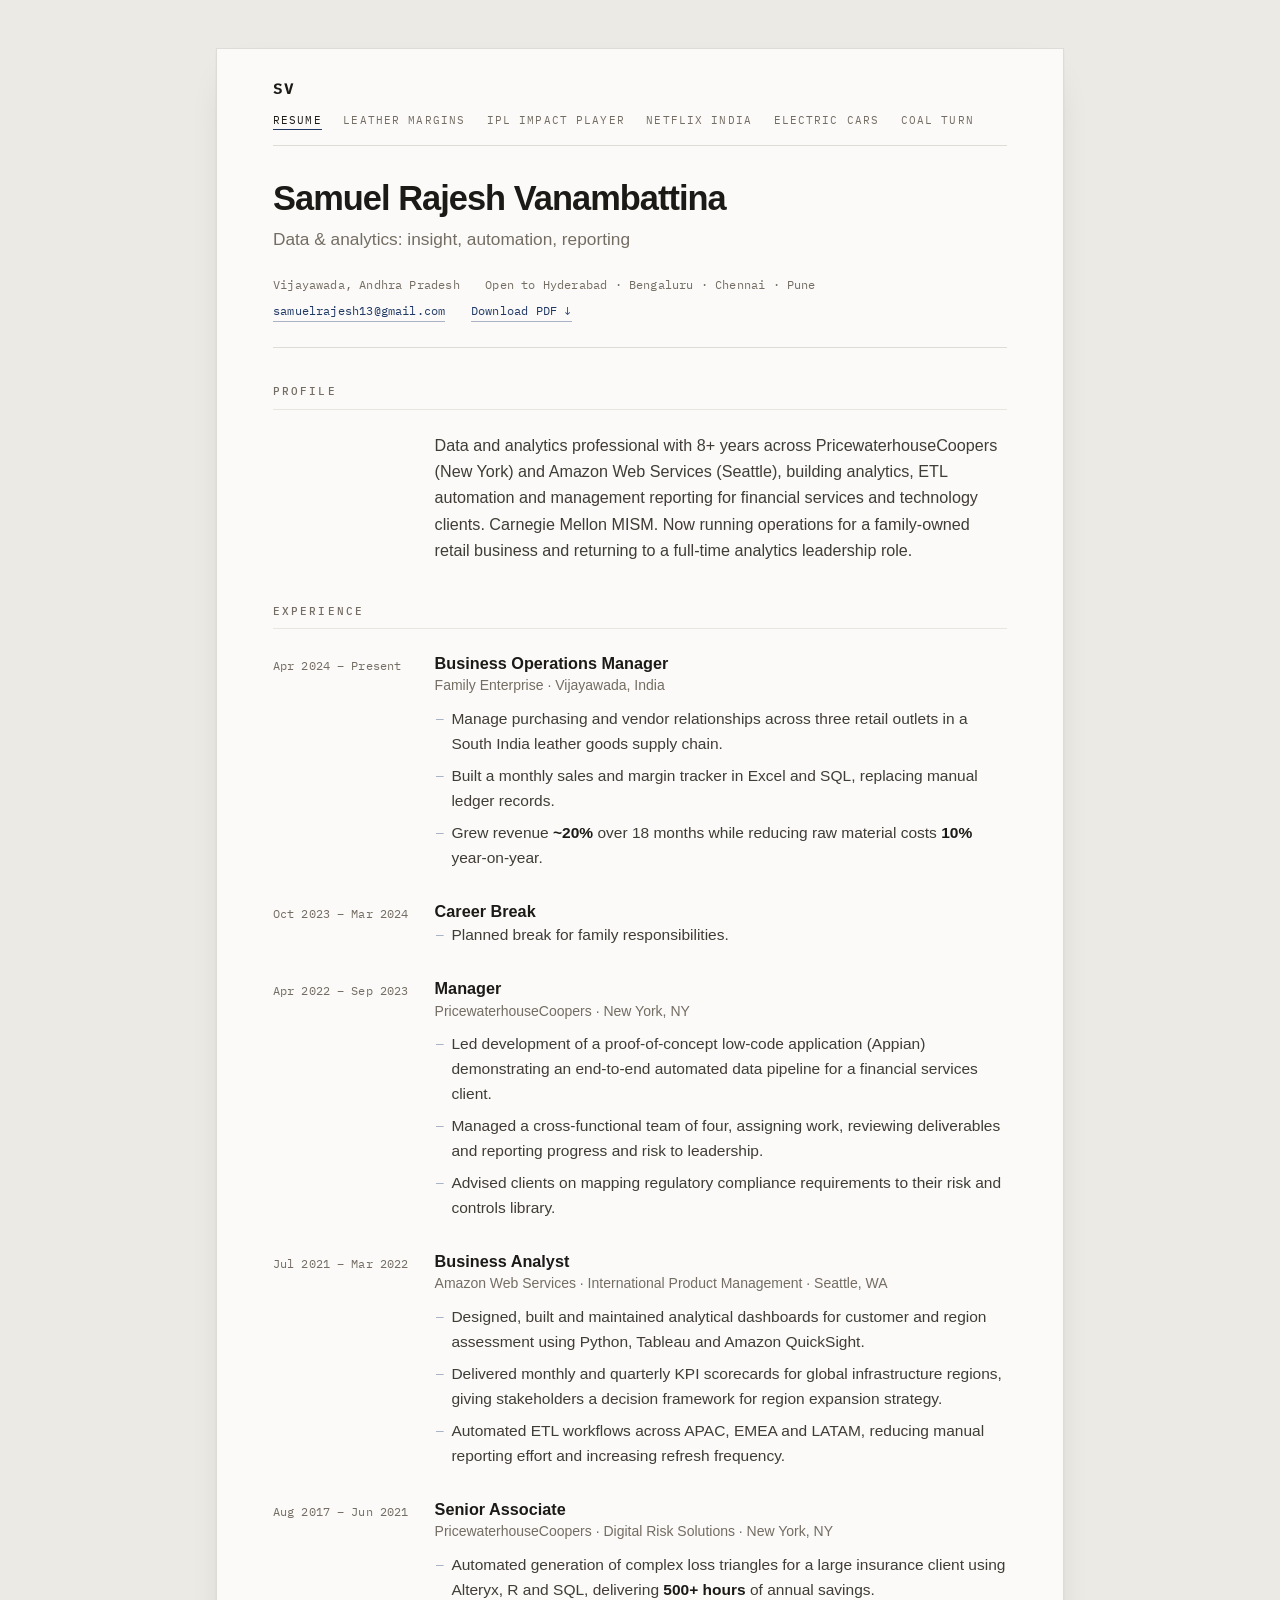
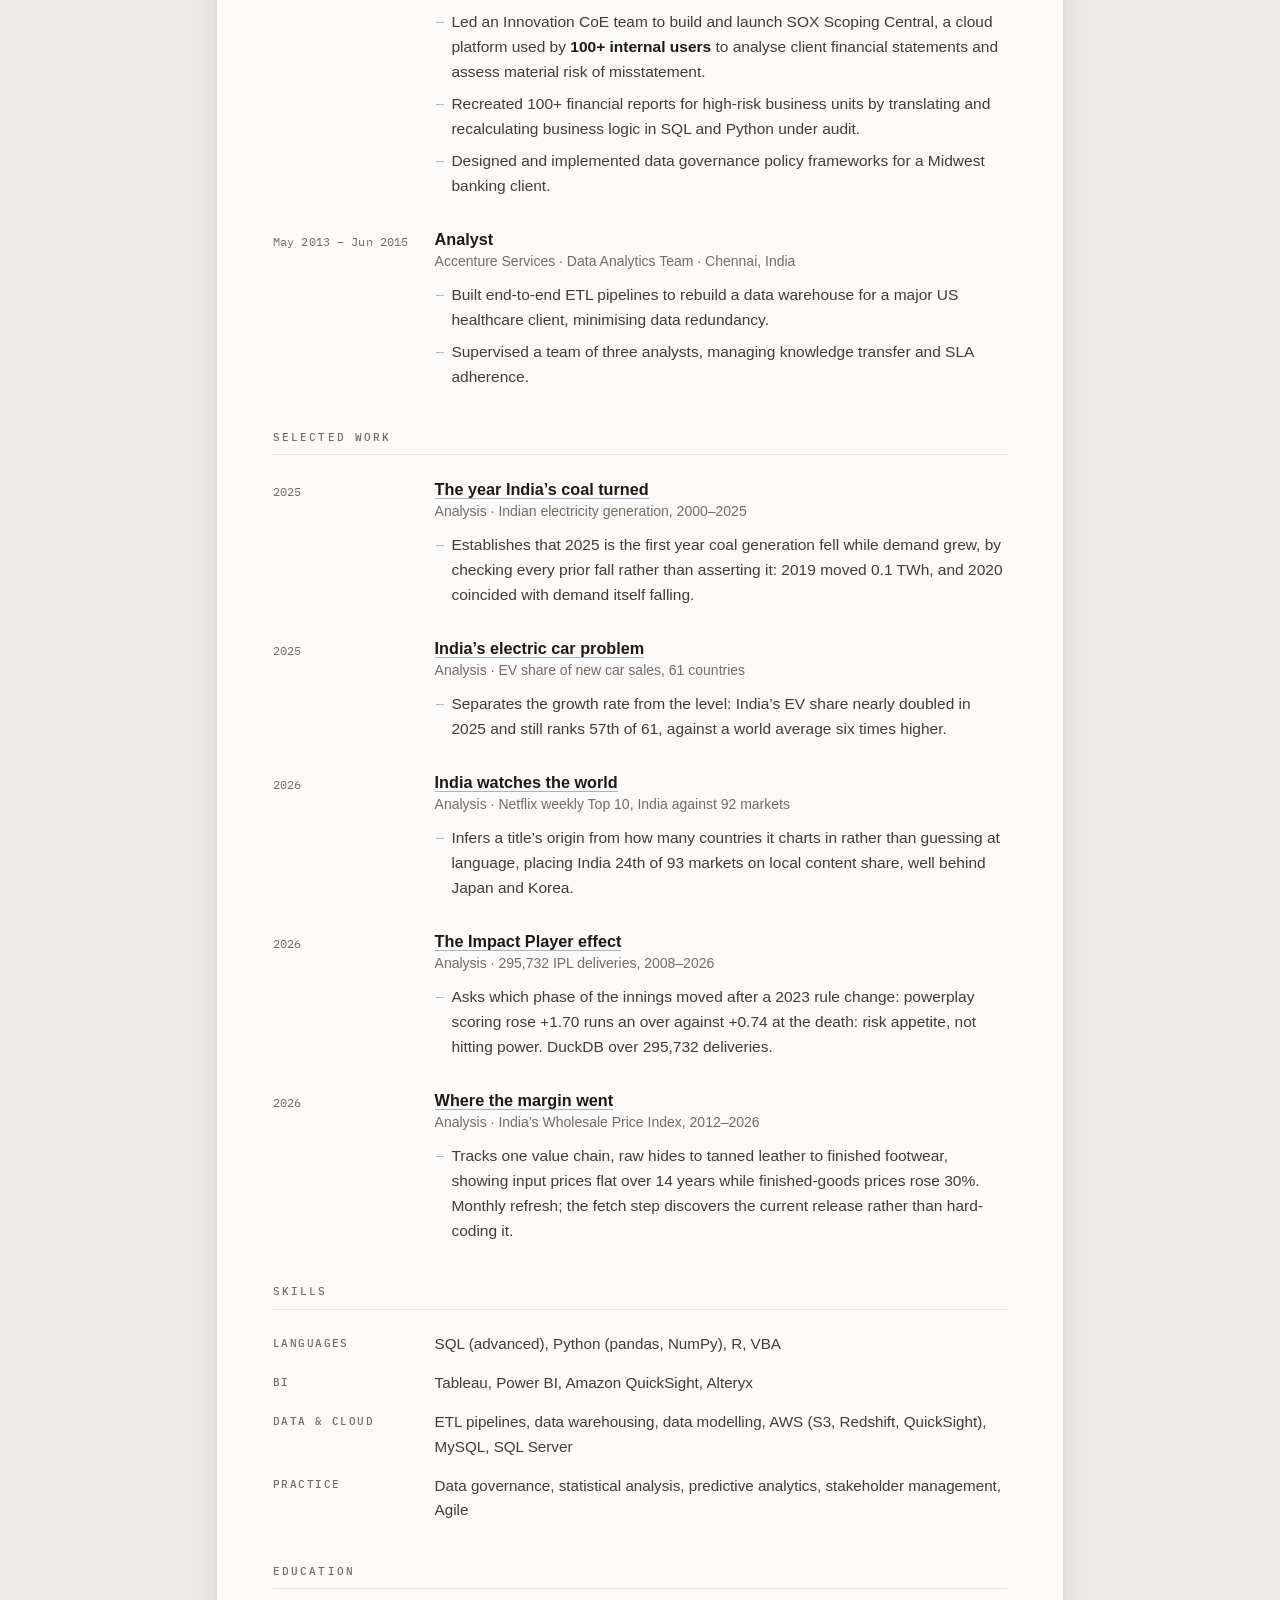
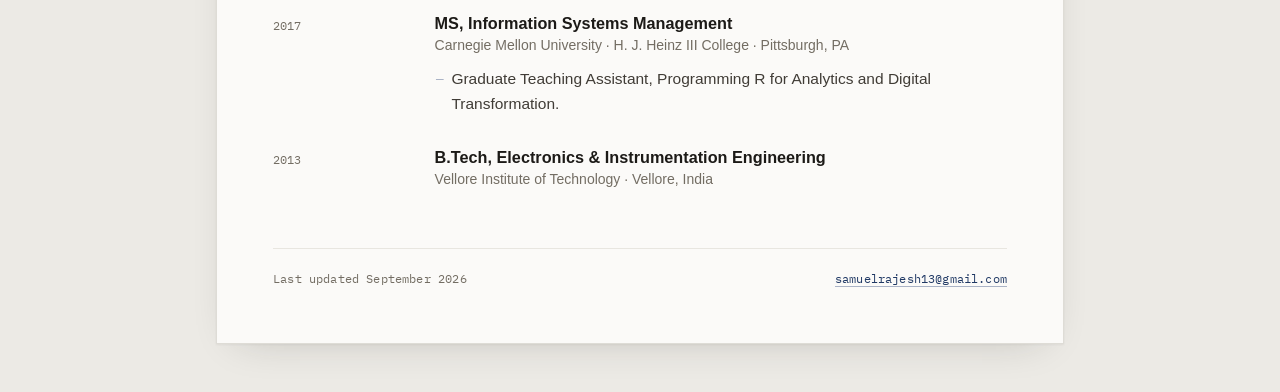
==== commit 1810193b: "Add /ev-india and /grid-india, both on 2025 data Pivots both energy projects off the government port" ====
--- a/index.html
+++ b/index.html
@@ -18,6 +18,8 @@
     <li><a href="retail-margins/">Leather margins</a></li>
     <li><a href="ipl-impact/">IPL impact player</a></li>
     <li><a href="ott-india/">Netflix India</a></li>
+    <li><a href="ev-india/">Electric cars</a></li>
+    <li><a href="grid-india/">Coal turn</a></li>
   </ul>
 </nav><!--/NAV-->
 
@@ -117,6 +119,28 @@
   <section class="sect">
     <h2>Selected work</h2>
     <article class="entry">
+      <div class="when">2025</div>
+      <div>
+        <h3 class="title"><a href="grid-india/">The year India&rsquo;s coal turned</a></h3>
+        <p class="org">Analysis &middot; Indian electricity generation, 2000&ndash;2025</p>
+        <ul>
+          <li>Establishes that 2025 is the first year coal generation fell while demand grew, by checking every prior fall rather than asserting it: 2019 moved 0.1 TWh, and 2020 coincided with demand itself falling.</li>
+        </ul>
+      </div>
+    </article>
+
+    <article class="entry">
+      <div class="when">2025</div>
+      <div>
+        <h3 class="title"><a href="ev-india/">India&rsquo;s electric car problem</a></h3>
+        <p class="org">Analysis &middot; EV share of new car sales, 61 countries</p>
+        <ul>
+          <li>Separates the growth rate from the level: India&rsquo;s EV share nearly doubled in 2025 and still ranks 57th of 61, against a world average six times higher.</li>
+        </ul>
+      </div>
+    </article>
+
+    <article class="entry">
       <div class="when">2026</div>
       <div>
         <h3 class="title"><a href="ott-india/">India watches the world</a></h3>
--- a/assets/site.css
+++ b/assets/site.css
@@ -24,6 +24,7 @@
   /* chart ink -- validated against --sheet #faf8f3 (all six checks pass) */
   --c-input:#2a78d6;
   --c-output:#eb6834;
+  --c-ctx:#a8a49c;      /* context series in an emphasis chart */
   --grid:#e6e4de;
   --axis-ink:#8b8880;
 
@@ -171,6 +172,8 @@
   .title a[href="retail-margins/"]::after{content:" samuel13-cell.github.io/retail-margins"}
   .title a[href="ipl-impact/"]::after{content:" samuel13-cell.github.io/ipl-impact"}
   .title a[href="ott-india/"]::after{content:" samuel13-cell.github.io/ott-india"}
+  .title a[href="ev-india/"]::after{content:" samuel13-cell.github.io/ev-india"}
+  .title a[href="grid-india/"]::after{content:" samuel13-cell.github.io/grid-india"}
   .title a::after{font:400 8.4pt var(--mono); color:var(--muted)}
 }
 @media (prefers-reduced-motion:reduce){ *{animation:none!important; transition:none!important} }
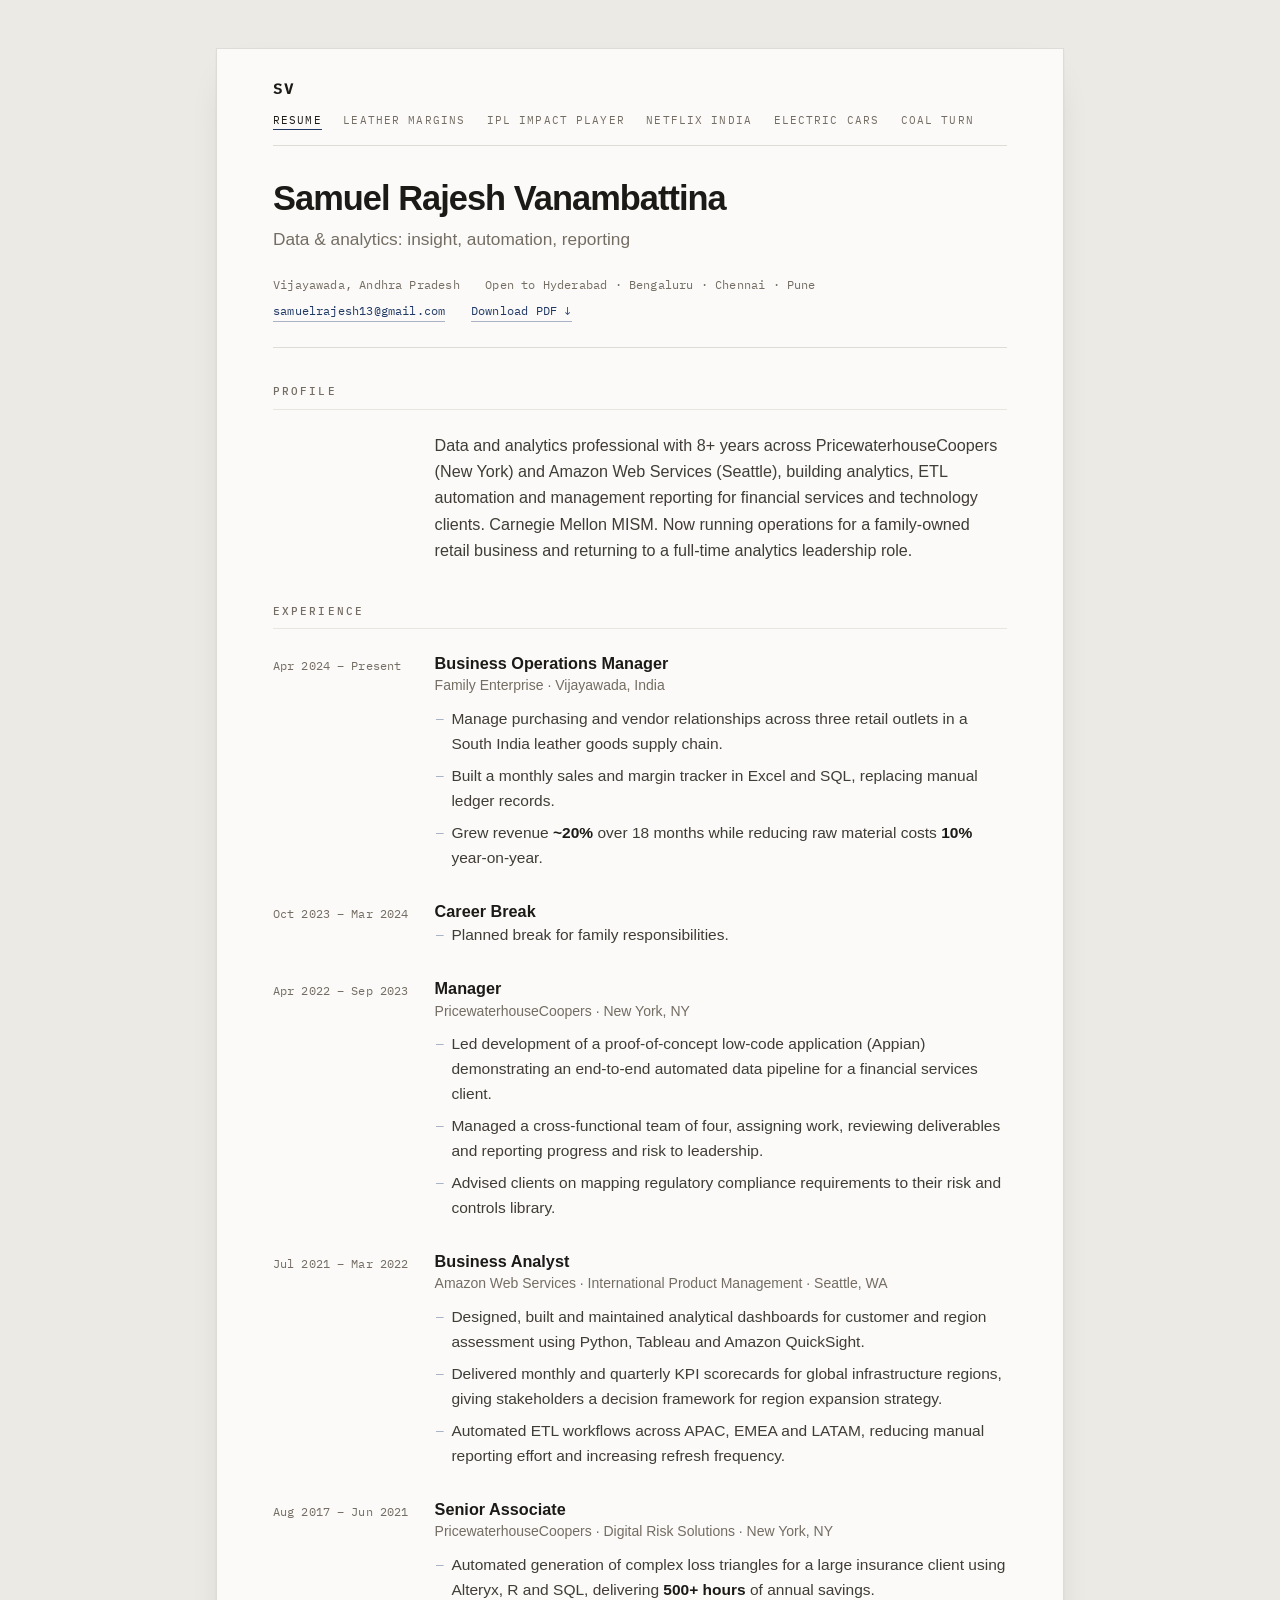
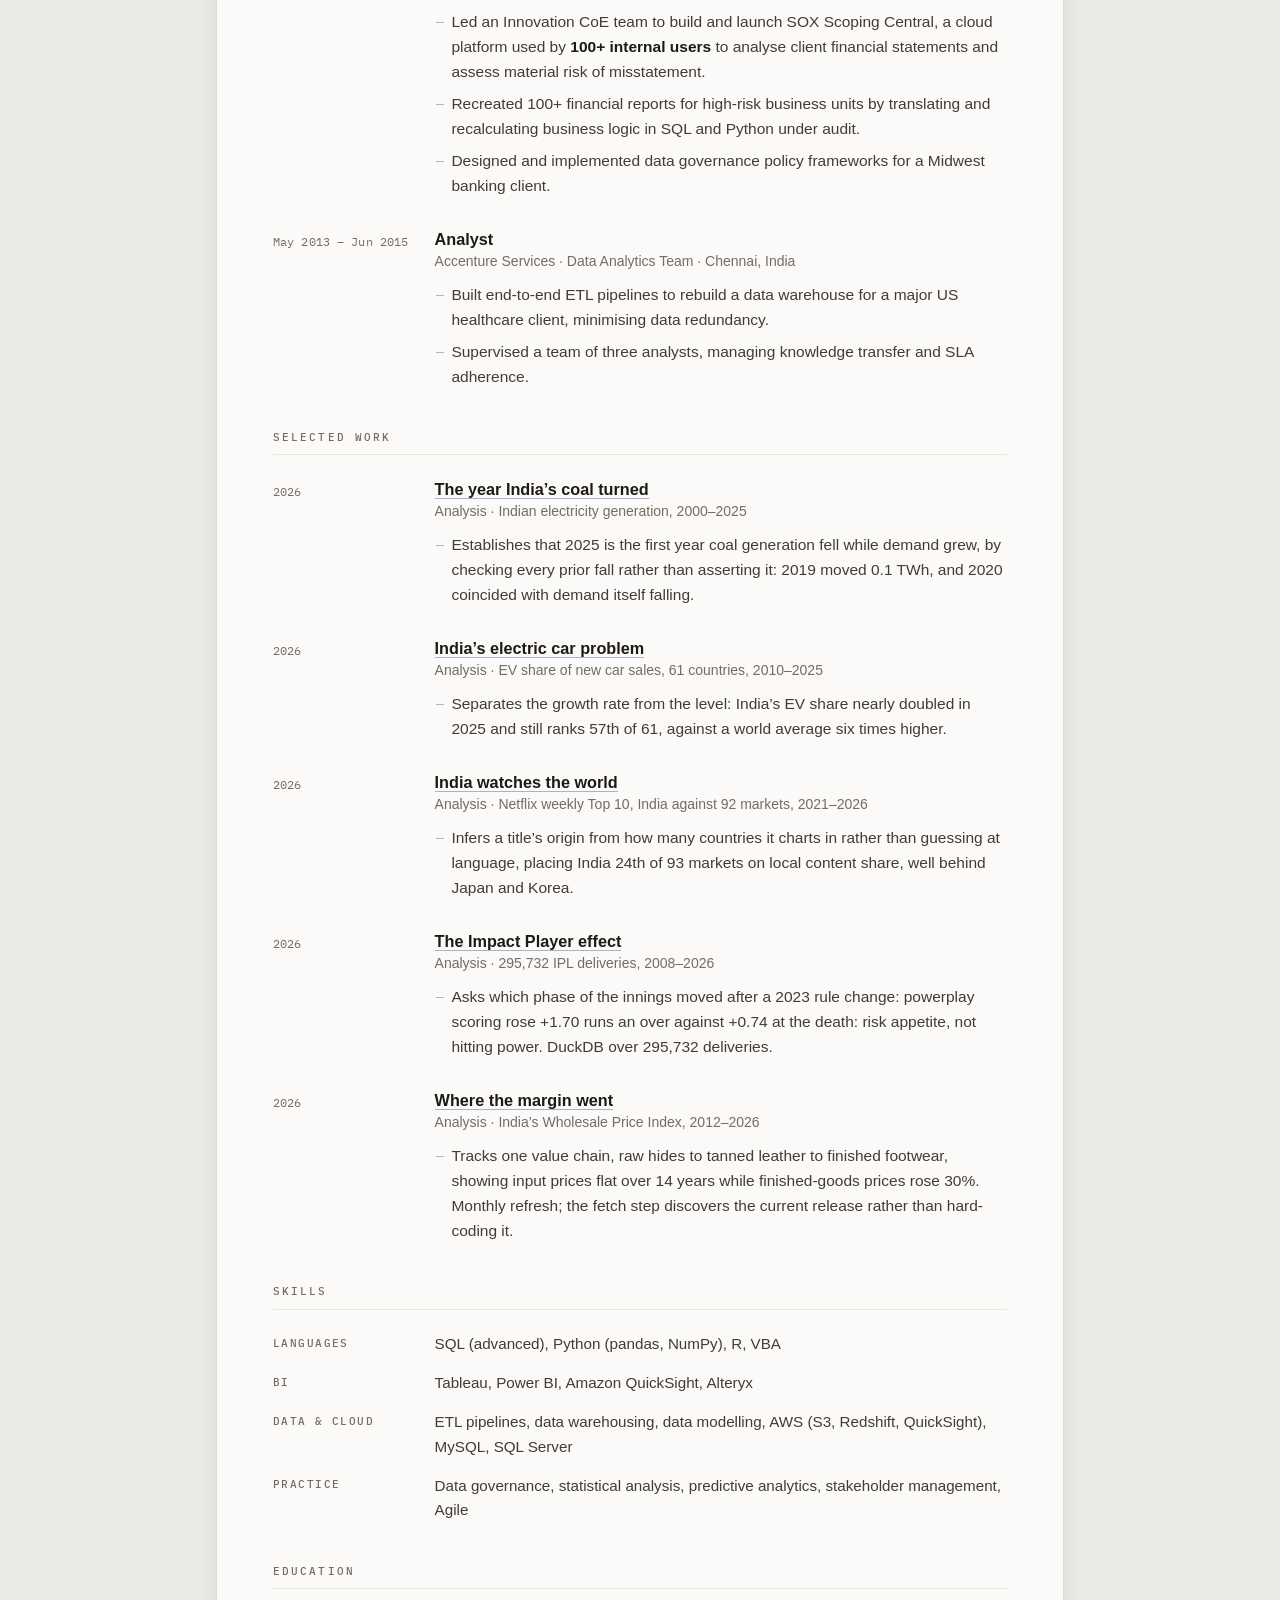
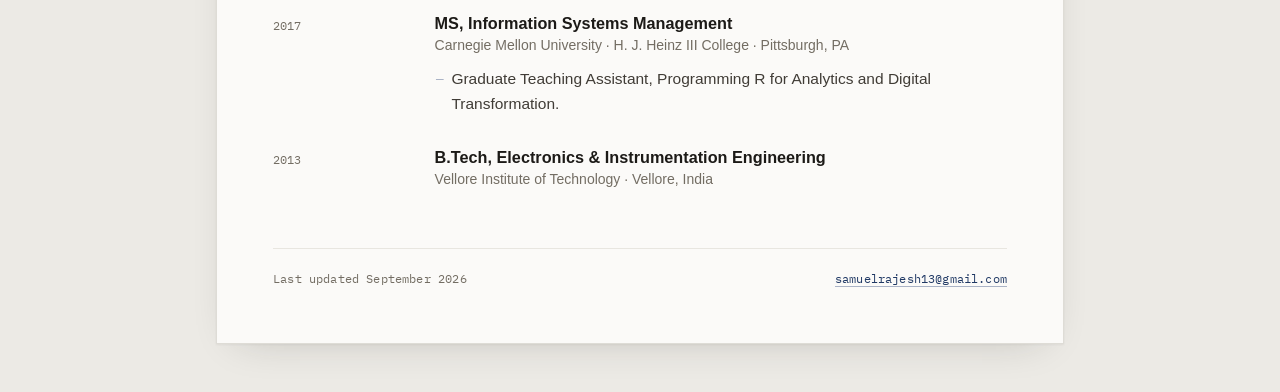
==== commit dcf597bb: "Date projects by when the work was done, not by data vintage The energy pages were labelled 2025 bec" ====
--- a/index.html
+++ b/index.html
@@ -119,7 +119,7 @@
   <section class="sect">
     <h2>Selected work</h2>
     <article class="entry">
-      <div class="when">2025</div>
+      <div class="when">2026</div>
       <div>
         <h3 class="title"><a href="grid-india/">The year India&rsquo;s coal turned</a></h3>
         <p class="org">Analysis &middot; Indian electricity generation, 2000&ndash;2025</p>
@@ -130,10 +130,10 @@
     </article>
 
     <article class="entry">
-      <div class="when">2025</div>
+      <div class="when">2026</div>
       <div>
         <h3 class="title"><a href="ev-india/">India&rsquo;s electric car problem</a></h3>
-        <p class="org">Analysis &middot; EV share of new car sales, 61 countries</p>
+        <p class="org">Analysis &middot; EV share of new car sales, 61 countries, 2010&ndash;2025</p>
         <ul>
           <li>Separates the growth rate from the level: India&rsquo;s EV share nearly doubled in 2025 and still ranks 57th of 61, against a world average six times higher.</li>
         </ul>
@@ -144,7 +144,7 @@
       <div class="when">2026</div>
       <div>
         <h3 class="title"><a href="ott-india/">India watches the world</a></h3>
-        <p class="org">Analysis &middot; Netflix weekly Top 10, India against 92 markets</p>
+        <p class="org">Analysis &middot; Netflix weekly Top 10, India against 92 markets, 2021&ndash;2026</p>
         <ul>
           <li>Infers a title&rsquo;s origin from how many countries it charts in rather than guessing at language, placing India 24th of 93 markets on local content share, well behind Japan and Korea.</li>
         </ul>
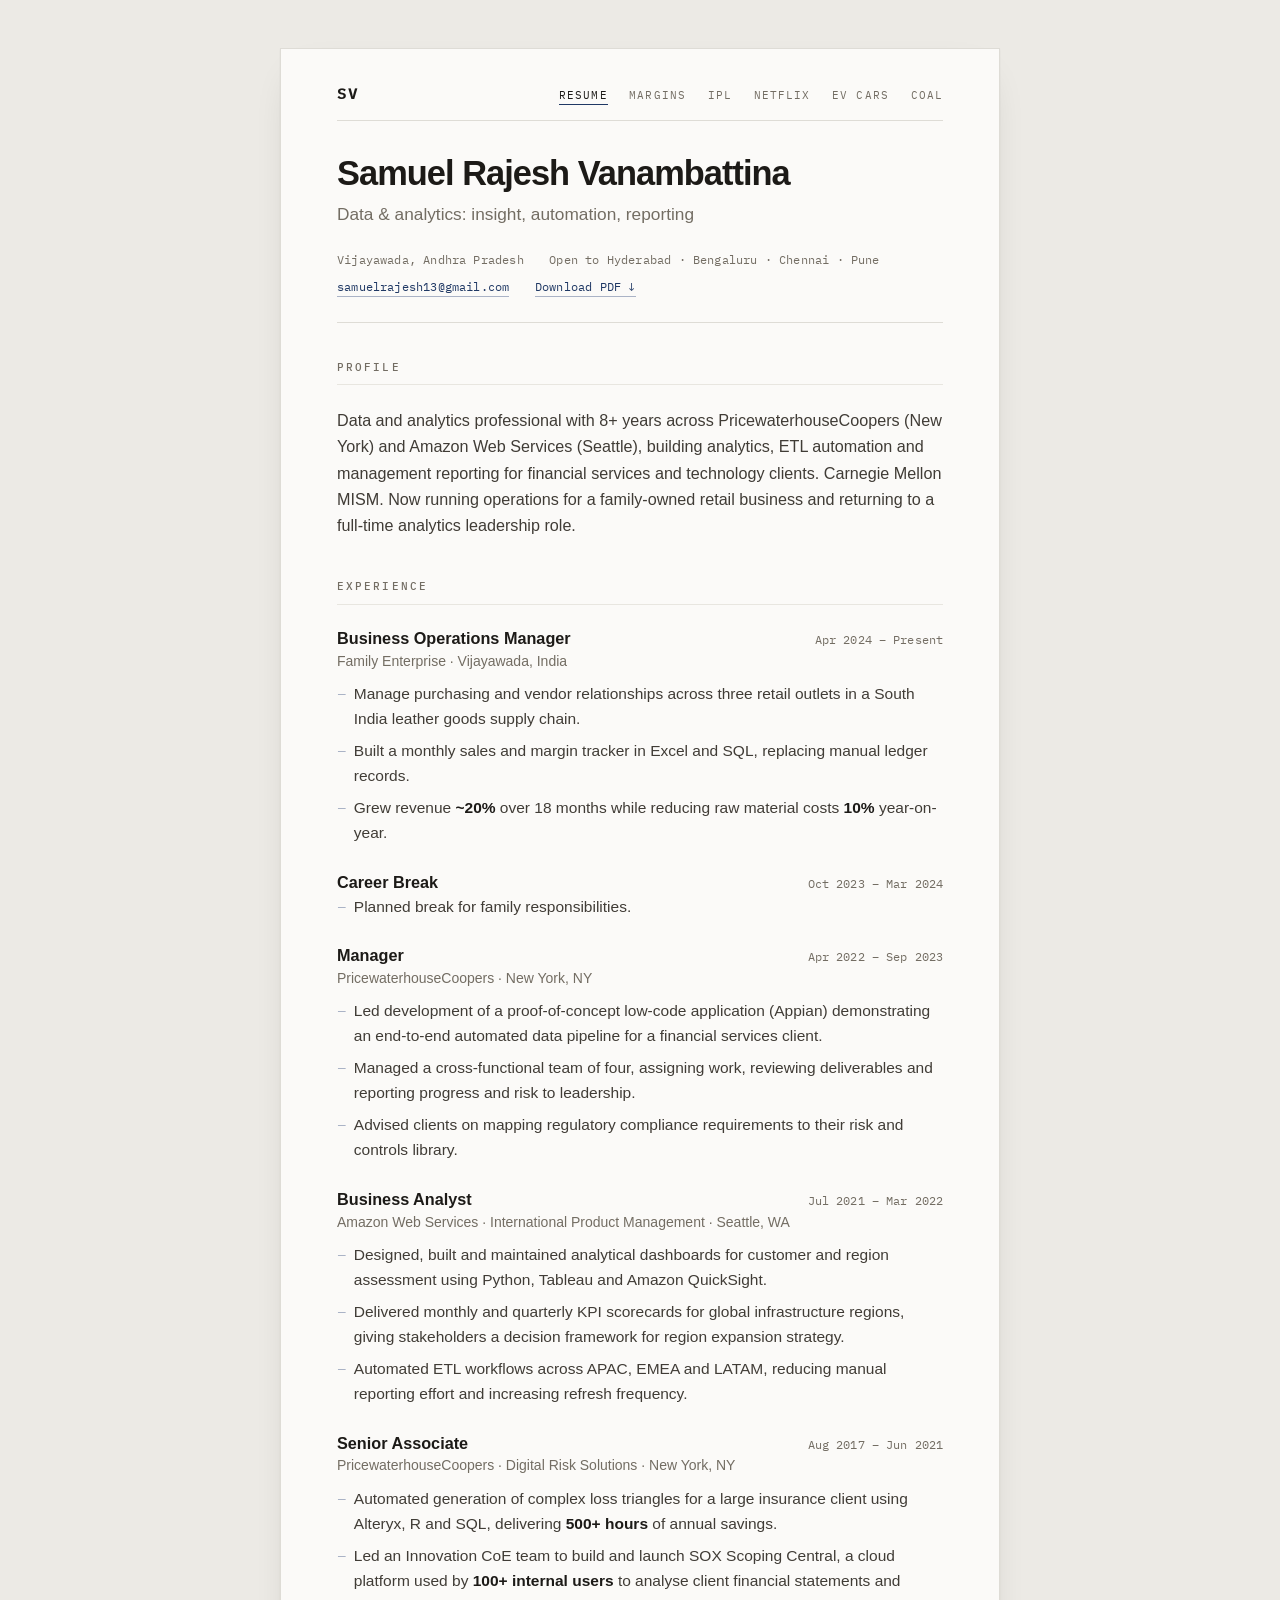
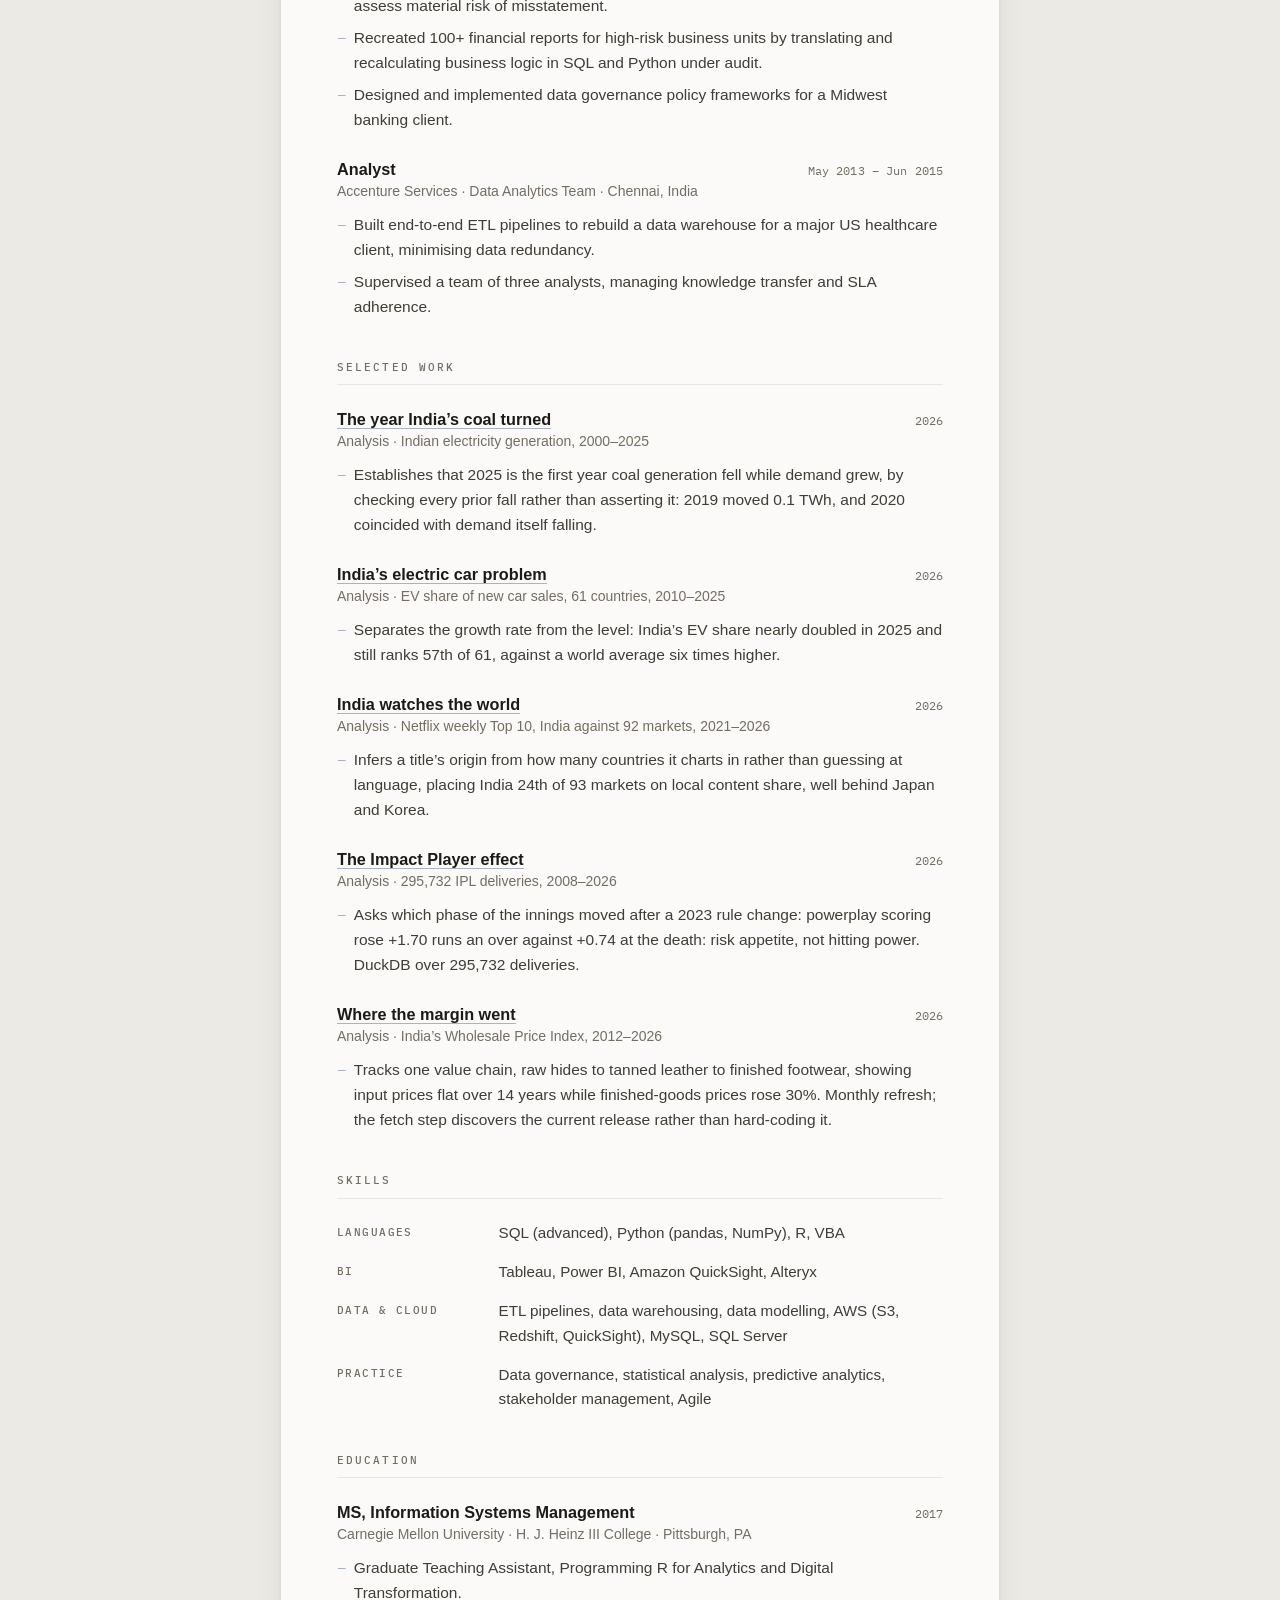
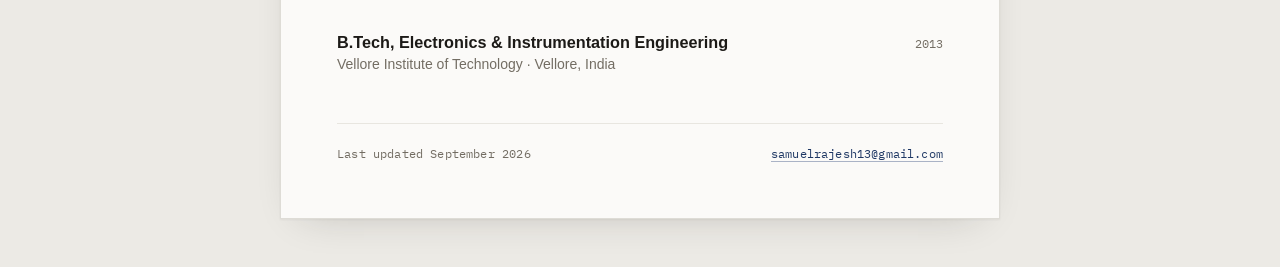
==== commit c36c00ed: "Make the content column the reading measure The previous fixes were treating symptoms. The cause was" ====
--- a/index.html
+++ b/index.html
@@ -15,11 +15,11 @@
   <a class="nav-mark" href="./" aria-label="Home">SV</a>
   <ul class="nav-tabs">
     <li><a href="./" aria-current="page">Resume</a></li>
-    <li><a href="retail-margins/">Leather margins</a></li>
-    <li><a href="ipl-impact/">IPL impact player</a></li>
-    <li><a href="ott-india/">Netflix India</a></li>
-    <li><a href="ev-india/">Electric cars</a></li>
-    <li><a href="grid-india/">Coal turn</a></li>
+    <li><a href="retail-margins/">Margins</a></li>
+    <li><a href="ipl-impact/">IPL</a></li>
+    <li><a href="ott-india/">Netflix</a></li>
+    <li><a href="ev-india/">EV cars</a></li>
+    <li><a href="grid-india/">Coal</a></li>
   </ul>
 </nav><!--/NAV-->
 
@@ -43,9 +43,11 @@
     <h2>Experience</h2>
 
     <article class="entry">
-      <div class="when">Apr 2024 – Present</div>
-      <div>
-        <h3 class="title">Business Operations Manager</h3>
+      <div class="entry-head">
+          <h3 class="title">Business Operations Manager</h3>
+          <span class="when">Apr 2024 – Present</span>
+        </div>
+        <div>
         <p class="org">Family Enterprise · Vijayawada, India</p>
         <ul>
           <li>Manage purchasing and vendor relationships across three retail outlets in a South India leather goods supply chain.</li>
@@ -56,17 +58,21 @@
     </article>
 
     <article class="entry">
-      <div class="when">Oct 2023 – Mar 2024</div>
-      <div>
-        <h3 class="title">Career Break</h3>
+      <div class="entry-head">
+          <h3 class="title">Career Break</h3>
+          <span class="when">Oct 2023 – Mar 2024</span>
+        </div>
+        <div>
         <ul><li>Planned break for family responsibilities.</li></ul>
       </div>
     </article>
 
     <article class="entry">
-      <div class="when">Apr 2022 – Sep 2023</div>
-      <div>
-        <h3 class="title">Manager</h3>
+      <div class="entry-head">
+          <h3 class="title">Manager</h3>
+          <span class="when">Apr 2022 – Sep 2023</span>
+        </div>
+        <div>
         <p class="org">PricewaterhouseCoopers · New York, NY</p>
         <ul>
           <li>Led development of a proof-of-concept low-code application (Appian) demonstrating an end-to-end automated data pipeline for a financial services client.</li>
@@ -77,9 +83,11 @@
     </article>
 
     <article class="entry">
-      <div class="when">Jul 2021 – Mar 2022</div>
-      <div>
-        <h3 class="title">Business Analyst</h3>
+      <div class="entry-head">
+          <h3 class="title">Business Analyst</h3>
+          <span class="when">Jul 2021 – Mar 2022</span>
+        </div>
+        <div>
         <p class="org">Amazon Web Services · International Product Management · Seattle, WA</p>
         <ul>
           <li>Designed, built and maintained analytical dashboards for customer and region assessment using Python, Tableau and Amazon QuickSight.</li>
@@ -90,9 +98,11 @@
     </article>
 
     <article class="entry">
-      <div class="when">Aug 2017 – Jun 2021</div>
-      <div>
-        <h3 class="title">Senior Associate</h3>
+      <div class="entry-head">
+          <h3 class="title">Senior Associate</h3>
+          <span class="when">Aug 2017 – Jun 2021</span>
+        </div>
+        <div>
         <p class="org">PricewaterhouseCoopers · Digital Risk Solutions · New York, NY</p>
         <ul>
           <li>Automated generation of complex loss triangles for a large insurance client using Alteryx, R and SQL, delivering <strong>500+ hours</strong> of annual savings.</li>
@@ -104,9 +114,11 @@
     </article>
 
     <article class="entry">
-      <div class="when">May 2013 – Jun 2015</div>
-      <div>
-        <h3 class="title">Analyst</h3>
+      <div class="entry-head">
+          <h3 class="title">Analyst</h3>
+          <span class="when">May 2013 – Jun 2015</span>
+        </div>
+        <div>
         <p class="org">Accenture Services · Data Analytics Team · Chennai, India</p>
         <ul>
           <li>Built end-to-end ETL pipelines to rebuild a data warehouse for a major US healthcare client, minimising data redundancy.</li>
@@ -119,9 +131,11 @@
   <section class="sect">
     <h2>Selected work</h2>
     <article class="entry">
-      <div class="when">2026</div>
-      <div>
-        <h3 class="title"><a href="grid-india/">The year India&rsquo;s coal turned</a></h3>
+      <div class="entry-head">
+          <h3 class="title"><a href="grid-india/">The year India&rsquo;s coal turned</a></h3>
+          <span class="when">2026</span>
+        </div>
+        <div>
         <p class="org">Analysis &middot; Indian electricity generation, 2000&ndash;2025</p>
         <ul>
           <li>Establishes that 2025 is the first year coal generation fell while demand grew, by checking every prior fall rather than asserting it: 2019 moved 0.1 TWh, and 2020 coincided with demand itself falling.</li>
@@ -130,9 +144,11 @@
     </article>
 
     <article class="entry">
-      <div class="when">2026</div>
-      <div>
-        <h3 class="title"><a href="ev-india/">India&rsquo;s electric car problem</a></h3>
+      <div class="entry-head">
+          <h3 class="title"><a href="ev-india/">India&rsquo;s electric car problem</a></h3>
+          <span class="when">2026</span>
+        </div>
+        <div>
         <p class="org">Analysis &middot; EV share of new car sales, 61 countries, 2010&ndash;2025</p>
         <ul>
           <li>Separates the growth rate from the level: India&rsquo;s EV share nearly doubled in 2025 and still ranks 57th of 61, against a world average six times higher.</li>
@@ -141,9 +157,11 @@
     </article>
 
     <article class="entry">
-      <div class="when">2026</div>
-      <div>
-        <h3 class="title"><a href="ott-india/">India watches the world</a></h3>
+      <div class="entry-head">
+          <h3 class="title"><a href="ott-india/">India watches the world</a></h3>
+          <span class="when">2026</span>
+        </div>
+        <div>
         <p class="org">Analysis &middot; Netflix weekly Top 10, India against 92 markets, 2021&ndash;2026</p>
         <ul>
           <li>Infers a title&rsquo;s origin from how many countries it charts in rather than guessing at language, placing India 24th of 93 markets on local content share, well behind Japan and Korea.</li>
@@ -152,9 +170,11 @@
     </article>
 
     <article class="entry">
-      <div class="when">2026</div>
-      <div>
-        <h3 class="title"><a href="ipl-impact/">The Impact Player effect</a></h3>
+      <div class="entry-head">
+          <h3 class="title"><a href="ipl-impact/">The Impact Player effect</a></h3>
+          <span class="when">2026</span>
+        </div>
+        <div>
         <p class="org">Analysis &middot; 295,732 IPL deliveries, 2008&ndash;2026</p>
         <ul>
           <li>Asks which phase of the innings moved after a 2023 rule change: powerplay scoring rose +1.70 runs an over against +0.74 at the death: risk appetite, not hitting power. DuckDB over 295,732 deliveries.</li>
@@ -163,9 +183,11 @@
     </article>
 
     <article class="entry">
-      <div class="when">2026</div>
-      <div>
-        <h3 class="title"><a class="work" href="retail-margins/">Where the margin went</a></h3>
+      <div class="entry-head">
+          <h3 class="title"><a class="work" href="retail-margins/">Where the margin went</a></h3>
+          <span class="when">2026</span>
+        </div>
+        <div>
         <p class="org">Analysis &middot; India&rsquo;s Wholesale Price Index, 2012&ndash;2026</p>
         <ul>
           <li>Tracks one value chain, raw hides to tanned leather to finished footwear, showing input prices flat over 14 years while finished-goods prices rose 30%. Monthly refresh; the fetch step discovers the current release rather than hard-coding it.</li>
@@ -187,17 +209,21 @@
   <section class="sect">
     <h2>Education</h2>
     <article class="entry">
-      <div class="when">2017</div>
-      <div>
-        <h3 class="title">MS, Information Systems Management</h3>
+      <div class="entry-head">
+          <h3 class="title">MS, Information Systems Management</h3>
+          <span class="when">2017</span>
+        </div>
+        <div>
         <p class="org">Carnegie Mellon University · H. J. Heinz III College · Pittsburgh, PA</p>
         <ul><li>Graduate Teaching Assistant, Programming R for Analytics and Digital Transformation.</li></ul>
       </div>
     </article>
     <article class="entry">
-      <div class="when">2013</div>
-      <div>
-        <h3 class="title">B.Tech, Electronics &amp; Instrumentation Engineering</h3>
+      <div class="entry-head">
+          <h3 class="title">B.Tech, Electronics &amp; Instrumentation Engineering</h3>
+          <span class="when">2013</span>
+        </div>
+        <div>
         <p class="org">Vellore Institute of Technology · Vellore, India</p>
       </div>
     </article>
--- a/assets/site.css
+++ b/assets/site.css
@@ -25,12 +25,14 @@
   --c-input:#2a78d6;
   --c-output:#eb6834;
   --c-ctx:#a8a49c;      /* context series in an emphasis chart */
+  --code-bg:#f4f2ee;
   --grid:#e6e4de;
   --axis-ink:#8b8880;
 
   --sans:"IBM Plex Sans",-apple-system,"Segoe UI",Helvetica,Arial,sans-serif;
   --mono:"IBM Plex Mono",ui-monospace,SFMono-Regular,Menlo,Consolas,monospace;
 
+  --measure:38rem;   /* the content column itself; nothing is capped below it */
   --gutter:8.25rem;
   --col-gap:1.85rem;
 }
@@ -46,7 +48,7 @@
   padding:clamp(0rem,4vw,3rem) clamp(1rem,4vw,2rem);
 }
 .sheet{
-  max-width:var(--sheet-w,53rem); margin:0 auto;
+  max-width:var(--sheet-w,calc(var(--measure) + 7rem)); margin:0 auto;
   background:var(--sheet); border:1px solid var(--line); box-shadow:var(--shadow);
   padding:clamp(1.25rem,3vw,2rem) clamp(1.25rem,5vw,3.5rem) clamp(2.5rem,5vw,3.5rem);
 }
@@ -54,7 +56,7 @@
 a:hover{border-bottom-color:currentColor}
 a:focus-visible{outline:2px solid var(--accent); outline-offset:3px; border-radius:2px}
 strong{font-weight:600; color:var(--ink)}
-p{max-width:40em}
+p{max-width:none}
 
 /* ===== site nav =================================================== */
 .nav{
@@ -84,7 +86,7 @@
 }
 .tagline,.standfirst{
   font:400 clamp(.98rem,2.2vw,1.08rem)/1.55 var(--sans);
-  color:var(--muted); margin:0 0 1.5rem; max-width:40em;
+  color:var(--muted); margin:0 0 1.5rem;
 }
 h2{
   font:500 .69rem/1 var(--mono); text-transform:uppercase; letter-spacing:.19em;
@@ -101,22 +103,21 @@
 /* ===== entries (shared spine: metadata left, content right) ======= */
 .sect{margin-top:2.7rem}
 .sect:first-of-type{margin-top:0}
-.lede{margin:0 0 0 calc(var(--gutter) + var(--col-gap)); font-size:1.01rem; max-width:44em}
-.entry{
-  display:grid; grid-template-columns:var(--gutter) 1fr; gap:0 var(--col-gap);
-  margin-bottom:1.85rem; break-inside:avoid;
-}
+.lede{margin:0; font-size:1.01rem}
+.entry{margin-bottom:1.6rem; break-inside:avoid}
+.entry-head{display:flex; flex-wrap:wrap; align-items:baseline;
+  justify-content:space-between; gap:.1rem .9rem}
 .sect .entry:last-child{margin-bottom:0}
 .when{
   font:400 .735rem/1.5 var(--mono); font-variant-numeric:tabular-nums;
-  letter-spacing:.01em; color:var(--muted); padding-top:.33rem; white-space:nowrap;
+  letter-spacing:.01em; color:var(--muted); white-space:nowrap;
 }
 .title{font:600 1.015rem/1.4 var(--sans); color:var(--ink); margin:0}
 .title a{color:var(--ink); border-bottom:1px solid var(--accent-line)}
 .title a:hover{color:var(--accent); border-bottom-color:currentColor}
 .org{font:400 .875rem/1.5 var(--sans); color:var(--muted); margin:.05rem 0 .6rem}
 .entry ul{margin:0; padding:0; list-style:none}
-.entry li{position:relative; padding-left:1.05rem; margin-bottom:.42rem; max-width:44em}
+.entry li{position:relative; padding-left:1.05rem; margin-bottom:.42rem}
 .entry li:last-child{margin-bottom:0}
 .entry li::before{content:"–"; position:absolute; left:0; top:0;
   color:var(--accent-line); font-family:var(--mono)}
@@ -124,9 +125,40 @@
 /* ===== skills ===================================================== */
 .skills{margin:0; display:grid; gap:.9rem}
 .skill{display:grid; grid-template-columns:var(--gutter) 1fr; gap:0 var(--col-gap)}
+.skill dd{min-width:0}
 .skill dt{font:500 .69rem/1.6 var(--mono); text-transform:uppercase;
   letter-spacing:.13em; color:var(--muted); padding-top:.16rem}
-.skill dd{margin:0; font-size:.95rem; max-width:44em}
+.skill dd{margin:0; font-size:.95rem}
+
+/* ===== build notes ================================================
+   The technical appendix each project page carries: how it was built,
+   what was checked, and how to reproduce it.                          */
+h3.sub{font:600 .88rem/1.4 var(--sans); color:var(--ink);
+  margin:1.7rem 0 .7rem; letter-spacing:-.005em}
+.stack{display:grid; grid-template-columns:var(--gutter) 1fr;
+  gap:.85rem var(--col-gap); margin:0 0 1.6rem}
+.stack dt{grid-column:1; font:500 .69rem/1.6 var(--mono); text-transform:uppercase;
+  letter-spacing:.13em; color:var(--muted); padding-top:.1rem}
+.stack dd{grid-column:2; margin:0; font-size:.93rem}
+@media screen and (max-width:46rem){
+  .stack{grid-template-columns:1fr; gap:.2rem}
+  .stack dt{grid-column:1} .stack dd{grid-column:1; margin-bottom:.6rem}
+}
+.steps{counter-reset:step; list-style:none; margin:0 0 1.4rem; padding:0}
+.steps li{position:relative; padding-left:2.2rem; margin-bottom:.7rem;
+ }
+.steps li::before{counter-increment:step; content:counter(step,decimal-leading-zero);
+  position:absolute; left:0; top:.08rem;
+  font:500 .7rem/1.5 var(--mono); color:var(--accent); letter-spacing:.06em}
+pre{margin:0 0 1.4rem; padding:1rem 1.1rem; background:var(--code-bg);
+  border:1px solid var(--hair); border-radius:3px; overflow-x:auto;
+  font:400 .78rem/1.6 var(--mono); color:var(--ink-soft)}
+pre b{font-weight:500; color:var(--accent)}
+.checks{list-style:none; margin:0 0 1.4rem; padding:0}
+.checks li{position:relative; padding-left:1.4rem; margin-bottom:.5rem;
+ }
+.checks li::before{content:"\2713"; position:absolute; left:0; top:0;
+  color:var(--accent); font-size:.9rem}
 
 /* ===== footer ===================================================== */
 .colophon{
@@ -137,11 +169,9 @@
 
 /* ===== narrow ===================================================== */
 @media screen and (max-width:46rem){
-  :root{--gutter:1fr}
-  .entry,.skill{grid-template-columns:1fr; gap:.15rem}
-  .lede{margin-left:0}
-  .when{padding-top:0; margin-bottom:.18rem}
+  .skill{grid-template-columns:1fr; gap:.1rem}
   .skill dt{padding-top:.5rem}
+  .entry-head{gap:.05rem}
 }
 
 /* ===== print / PDF ================================================ */
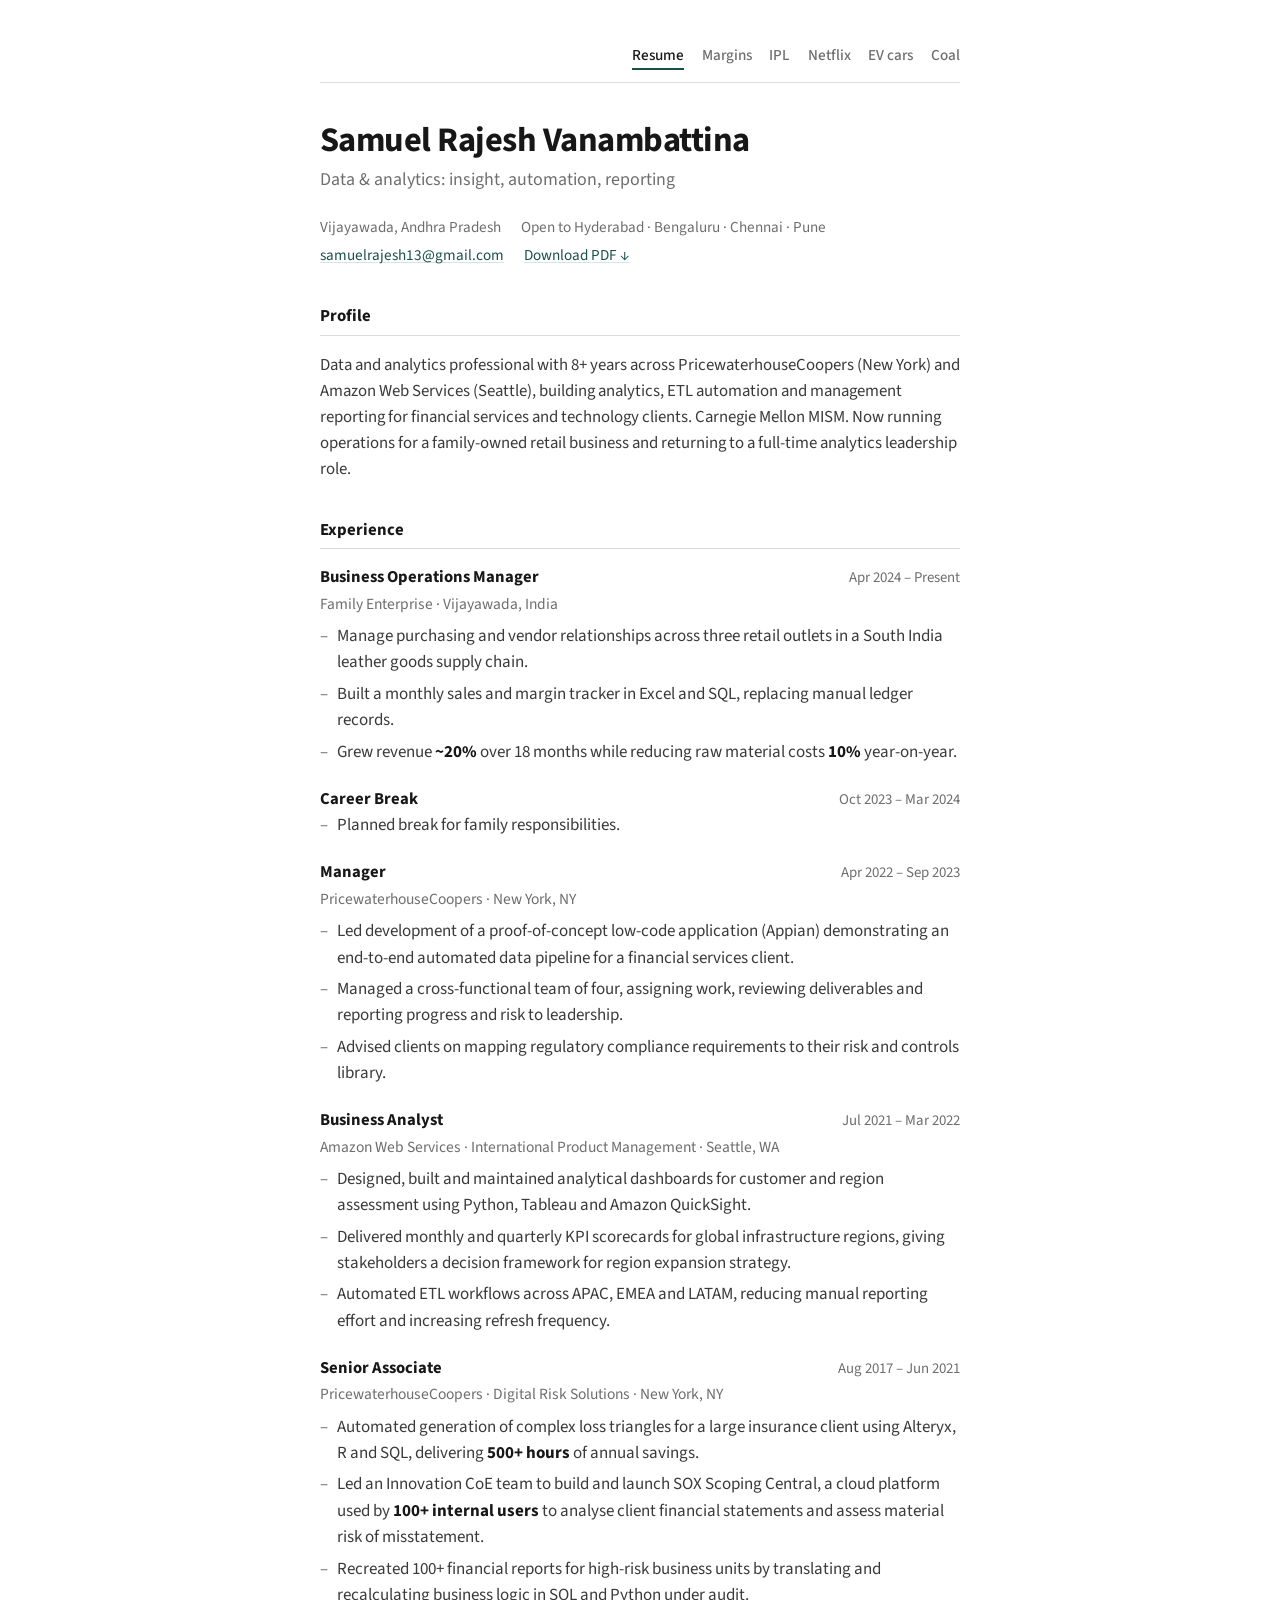
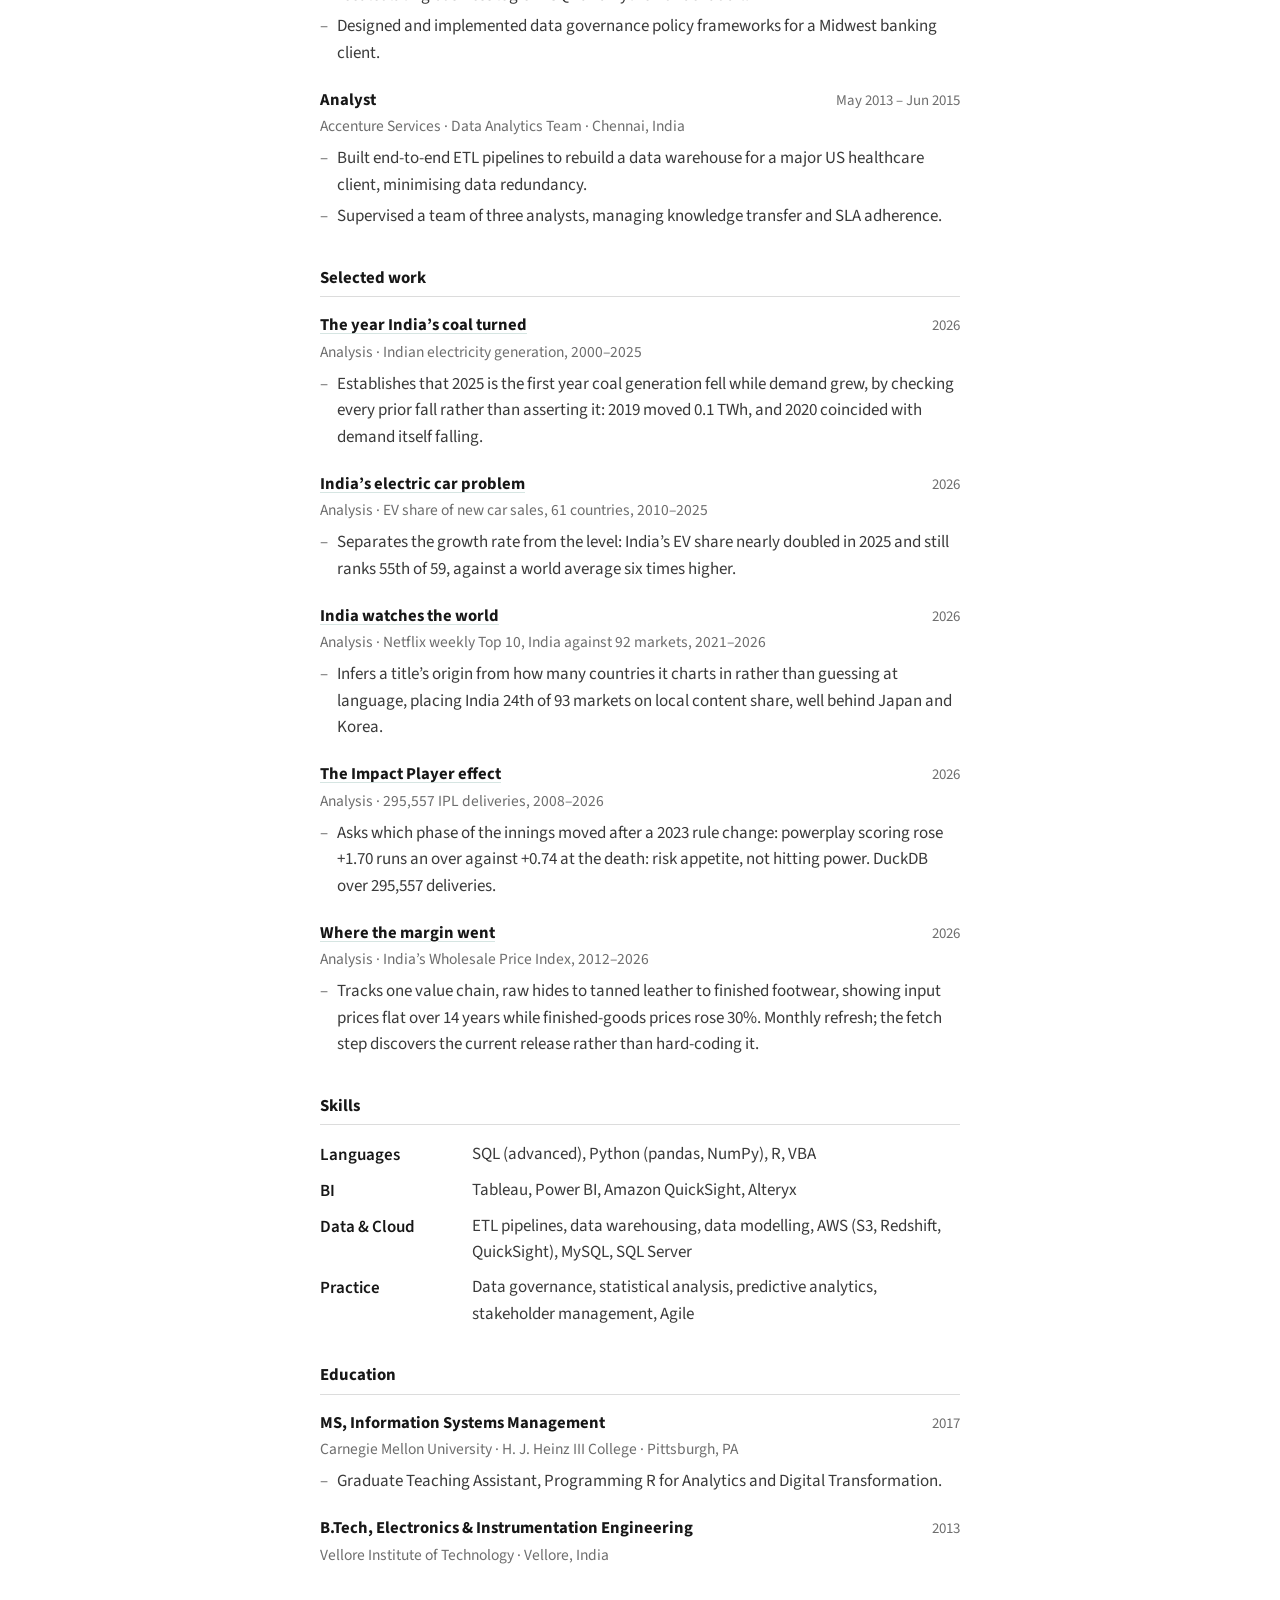
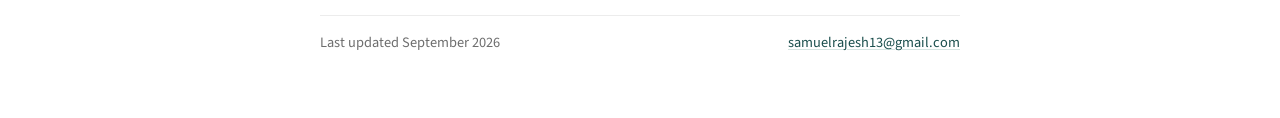
==== commit f1bafefd: "Redesign as a plain document, one stylesheet, and two analysis fixes Design. White page, no card, no" ====
--- a/index.html
+++ b/index.html
@@ -11,8 +11,8 @@
 <body>
 <main class="sheet">
 
-<!--NAV--><nav class="nav" aria-label="Site">
-  <a class="nav-mark" href="./" aria-label="Home">SV</a>
+<!--NAV--><nav class="nav is-home" aria-label="Site">
+  <a class="nav-mark" href="./">Samuel Vanambattina</a>
   <ul class="nav-tabs">
     <li><a href="./" aria-current="page">Resume</a></li>
     <li><a href="retail-margins/">Margins</a></li>
@@ -151,7 +151,7 @@
         <div>
         <p class="org">Analysis &middot; EV share of new car sales, 61 countries, 2010&ndash;2025</p>
         <ul>
-          <li>Separates the growth rate from the level: India&rsquo;s EV share nearly doubled in 2025 and still ranks 57th of 61, against a world average six times higher.</li>
+          <li>Separates the growth rate from the level: India&rsquo;s EV share nearly doubled in 2025 and still ranks 55th of 59, against a world average six times higher.</li>
         </ul>
       </div>
     </article>
@@ -175,9 +175,9 @@
           <span class="when">2026</span>
         </div>
         <div>
-        <p class="org">Analysis &middot; 295,732 IPL deliveries, 2008&ndash;2026</p>
-        <ul>
-          <li>Asks which phase of the innings moved after a 2023 rule change: powerplay scoring rose +1.70 runs an over against +0.74 at the death: risk appetite, not hitting power. DuckDB over 295,732 deliveries.</li>
+        <p class="org">Analysis &middot; 295,557 IPL deliveries, 2008&ndash;2026</p>
+        <ul>
+          <li>Asks which phase of the innings moved after a 2023 rule change: powerplay scoring rose +1.70 runs an over against +0.74 at the death: risk appetite, not hitting power. DuckDB over 295,557 deliveries.</li>
         </ul>
       </div>
     </article>
--- a/assets/site.css
+++ b/assets/site.css
@@ -1,209 +1,246 @@
+/* One stylesheet for the whole site. Pages carry no CSS of their own. */
+
 /* ===== fonts (self-hosted, latin subset, OFL) ===================== */
-@font-face{font-family:'IBM Plex Sans';font-style:normal;font-weight:100 700;font-stretch:100%;font-display:swap;
-  src:url(../fonts/ibm-plex-sans-var.woff2) format('woff2')}
+@font-face{font-family:'Source Sans 3';font-style:normal;font-weight:200 900;font-display:swap;
+  src:url(../fonts/source-sans-3-normal.woff2) format('woff2')}
+@font-face{font-family:'Source Sans 3';font-style:italic;font-weight:200 900;font-display:swap;
+  src:url(../fonts/source-sans-3-italic.woff2) format('woff2')}
 @font-face{font-family:'IBM Plex Mono';font-style:normal;font-weight:400;font-display:swap;
   src:url(../fonts/ibm-plex-mono-400-normal.woff2) format('woff2')}
 @font-face{font-family:'IBM Plex Mono';font-style:normal;font-weight:500;font-display:swap;
   src:url(../fonts/ibm-plex-mono-500-normal.woff2) format('woff2')}
 
-/* ===== tokens =====================================================
-   One committed palette: warm paper, not a light/dark pair. The page
-   paints its own ground so it holds on any host background.          */
+/* ===== tokens ===================================================== */
 :root{
-  --plane:#eceae5;
-  --sheet:#fbfaf8;      /* also the chart surface; palette validated on it */
-  --ink:#1c1a17;
-  --ink-soft:#403c36;
-  --muted:#736d63;
-  --line:#dedcd6;
-  --hair:#e8e6e0;
-  --accent:#1f3864;
-  --accent-line:#aab3c6;
-  --shadow:0 1px 2px rgba(30,28,24,.05), 0 14px 40px -22px rgba(30,28,24,.24);
-
-  /* chart ink -- validated against --sheet #faf8f3 (all six checks pass) */
+  --paper:#ffffff;
+  --ink:#171717;
+  --ink-2:#3a3a3a;
+  --muted:#6e6e6e;
+  --rule:#dcdcdc;
+  --rule-soft:#ececec;
+  --accent:#1b4f4d;
+  --accent-soft:#d6e5e2;
+  --code-bg:#f5f5f3;
+
+  /* chart ink: validated on #ffffff for lightness, chroma, CVD separation, contrast */
   --c-input:#2a78d6;
   --c-output:#eb6834;
-  --c-ctx:#a8a49c;      /* context series in an emphasis chart */
-  --code-bg:#f4f2ee;
-  --grid:#e6e4de;
-  --axis-ink:#8b8880;
-
-  --sans:"IBM Plex Sans",-apple-system,"Segoe UI",Helvetica,Arial,sans-serif;
+  --c-middle:#4a3aa7;
+  --c-ctx:#b4b4b4;
+  --grid:#e6e6e6;
+  --axis-ink:#8c8c8c;
+
+  --sans:"Source Sans 3",-apple-system,"Segoe UI",Helvetica,Arial,sans-serif;
   --mono:"IBM Plex Mono",ui-monospace,SFMono-Regular,Menlo,Consolas,monospace;
 
-  --measure:38rem;   /* the content column itself; nothing is capped below it */
-  --gutter:8.25rem;
-  --col-gap:1.85rem;
-}
+  --measure:40rem;      /* the content column. Nothing is capped below it. */
+  --gutter:1.25rem;     /* side padding at every width */
+}
+
+/* legacy token names still referenced by generated markup */
+:root{--sheet:var(--paper); --plane:var(--paper); --hair:var(--rule-soft);
+  --line:var(--rule); --ink-soft:var(--ink-2); --accent-line:var(--accent-soft)}
 
 /* ===== base ======================================================= */
 *{box-sizing:border-box}
 html{-webkit-text-size-adjust:100%}
 body{
-  margin:0; background:var(--plane); color:var(--ink-soft);
-  font:400 15.5px/1.62 var(--sans);
-  font-feature-settings:"kern","liga";
+  margin:0; background:var(--paper); color:var(--ink-2);
+  font:400 17px/1.55 var(--sans);
+  font-feature-settings:"kern","liga","tnum";
   -webkit-font-smoothing:antialiased;
-  padding:clamp(0rem,4vw,3rem) clamp(1rem,4vw,2rem);
 }
 .sheet{
-  max-width:var(--sheet-w,calc(var(--measure) + 7rem)); margin:0 auto;
-  background:var(--sheet); border:1px solid var(--line); box-shadow:var(--shadow);
-  padding:clamp(1.25rem,3vw,2rem) clamp(1.25rem,5vw,3.5rem) clamp(2.5rem,5vw,3.5rem);
-}
-a{color:var(--accent); text-decoration:none; border-bottom:1px solid var(--accent-line)}
-a:hover{border-bottom-color:currentColor}
-a:focus-visible{outline:2px solid var(--accent); outline-offset:3px; border-radius:2px}
-strong{font-weight:600; color:var(--ink)}
-p{max-width:none}
+  box-sizing:content-box;
+  max-width:var(--measure); margin:0 auto;
+  padding:2.6rem var(--gutter) 4rem;
+}
+a{color:var(--accent); text-decoration:underline; text-decoration-thickness:1px;
+  text-underline-offset:.16em; text-decoration-color:var(--accent-soft)}
+a:hover{text-decoration-color:currentColor}
+a:focus-visible{outline:2px solid var(--accent); outline-offset:3px}
+strong{font-weight:700; color:var(--ink)}
+p{margin:0 0 1rem}
+code{font:.86em var(--mono)}
 
 /* ===== site nav =================================================== */
 .nav{
-  display:flex; flex-wrap:wrap; align-items:baseline; gap:.6rem 1.6rem;
+  display:flex; flex-wrap:wrap; align-items:baseline; gap:.5rem 1.25rem;
   justify-content:space-between;
-  padding-bottom:.85rem; margin-bottom:2.1rem;
-  border-bottom:1px solid var(--line);
-}
-.nav-mark{
-  font:600 .95rem/1 var(--mono); letter-spacing:.1em; color:var(--ink);
-  border:0; flex:none;
-}
-.nav-mark:hover{color:var(--accent); border:0}
-.nav-tabs{display:flex; flex-wrap:wrap; gap:.35rem 1.35rem; list-style:none; margin:0; padding:0}
+  padding-bottom:.9rem; margin-bottom:2.4rem;
+  border-bottom:1px solid var(--rule);
+}
+.nav-mark{font-weight:700; color:var(--ink); text-decoration:none; font-size:1rem}
+.nav-mark:hover{color:var(--accent)}
+.nav.is-home .nav-mark{visibility:hidden}
+.nav-tabs{display:flex; flex-wrap:wrap; gap:.25rem 1.1rem; list-style:none; margin:0; padding:0}
 .nav-tabs a{
-  font:400 .7rem/1.5 var(--mono); letter-spacing:.1em; text-transform:uppercase;
-  color:var(--muted); border:0; padding-bottom:.15rem;
-  border-bottom:1.5px solid transparent;
+  font-size:.95rem; font-weight:500; color:var(--muted); text-decoration:none;
+  padding-bottom:.15rem; border-bottom:2px solid transparent;
 }
 .nav-tabs a:hover{color:var(--ink)}
 .nav-tabs a[aria-current=page]{color:var(--ink); border-bottom-color:var(--accent)}
 
 /* ===== headings =================================================== */
 h1{
-  font:600 clamp(1.6rem,4.6vw,2.15rem)/1.14 var(--sans); color:var(--ink);
-  letter-spacing:-.028em; margin:0 0 .45rem; text-wrap:balance;
+  font-size:2.15rem; line-height:1.1; font-weight:700; color:var(--ink);
+  letter-spacing:-.015em; margin:0 0 .45rem; text-wrap:balance;
 }
 .tagline,.standfirst{
-  font:400 clamp(.98rem,2.2vw,1.08rem)/1.55 var(--sans);
-  color:var(--muted); margin:0 0 1.5rem;
-}
+  font-size:1.12rem; line-height:1.5; color:var(--muted); margin:0 0 1.4rem;
+}
+.standfirst{font-size:1.15rem; color:var(--ink-2); margin-bottom:2rem}
 h2{
-  font:500 .69rem/1 var(--mono); text-transform:uppercase; letter-spacing:.19em;
-  color:var(--muted); margin:2.8rem 0 1.4rem;
-  padding-bottom:.7rem; border-bottom:1px solid var(--hair);
-}
-.sect > h2{margin-top:0}   /* .sect supplies the gap; don't stack both */
-.masthead{border-bottom:1px solid var(--line); padding-bottom:1.6rem; margin-bottom:2.4rem}
+  font-size:1.05rem; line-height:1.3; font-weight:700; color:var(--ink);
+  margin:2.6rem 0 1rem; padding-bottom:.4rem;
+  border-bottom:1px solid var(--rule);
+}
+h3,h3.sub{font-size:.98rem; font-weight:700; color:var(--ink); margin:1.6rem 0 .6rem}
+
+.masthead{margin-bottom:.8rem}
 .contact{
-  display:flex; flex-wrap:wrap; gap:.5rem 1.6rem;
-  font:400 .755rem/1.5 var(--mono); letter-spacing:.015em; color:var(--muted);
-}
-
-/* ===== entries (shared spine: metadata left, content right) ======= */
-.sect{margin-top:2.7rem}
-.sect:first-of-type{margin-top:0}
-.lede{margin:0; font-size:1.01rem}
-.entry{margin-bottom:1.6rem; break-inside:avoid}
+  display:flex; flex-wrap:wrap; gap:.3rem 1.25rem;
+  font-size:.95rem; color:var(--muted);
+}
+.contact a{color:var(--accent)}
+
+/* ===== resume entries ============================================= */
+.sect{margin-top:0}
+.sect > h2{margin-top:2.4rem}
+.lede{margin:0; font-size:1.05rem}
+.entry{margin-bottom:1.35rem; break-inside:avoid}
+.entry:last-child{margin-bottom:0}
 .entry-head{display:flex; flex-wrap:wrap; align-items:baseline;
   justify-content:space-between; gap:.1rem .9rem}
-.sect .entry:last-child{margin-bottom:0}
-.when{
-  font:400 .735rem/1.5 var(--mono); font-variant-numeric:tabular-nums;
-  letter-spacing:.01em; color:var(--muted); white-space:nowrap;
-}
-.title{font:600 1.015rem/1.4 var(--sans); color:var(--ink); margin:0}
-.title a{color:var(--ink); border-bottom:1px solid var(--accent-line)}
-.title a:hover{color:var(--accent); border-bottom-color:currentColor}
-.org{font:400 .875rem/1.5 var(--sans); color:var(--muted); margin:.05rem 0 .6rem}
+.title{font-size:1.04rem; font-weight:700; color:var(--ink); margin:0}
+.title a{color:var(--ink); text-decoration-color:var(--accent-soft)}
+.title a:hover{color:var(--accent)}
+.when{font-size:.93rem; color:var(--muted); white-space:nowrap; font-variant-numeric:tabular-nums}
+.org{font-size:.97rem; color:var(--muted); margin:.05rem 0 .45rem}
 .entry ul{margin:0; padding:0; list-style:none}
-.entry li{position:relative; padding-left:1.05rem; margin-bottom:.42rem}
+.entry li{position:relative; padding-left:1.05rem; margin-bottom:.32rem}
 .entry li:last-child{margin-bottom:0}
-.entry li::before{content:"–"; position:absolute; left:0; top:0;
-  color:var(--accent-line); font-family:var(--mono)}
+.entry li::before{content:"\2013"; position:absolute; left:0; top:0; color:var(--muted)}
 
 /* ===== skills ===================================================== */
-.skills{margin:0; display:grid; gap:.9rem}
-.skill{display:grid; grid-template-columns:var(--gutter) 1fr; gap:0 var(--col-gap)}
-.skill dd{min-width:0}
-.skill dt{font:500 .69rem/1.6 var(--mono); text-transform:uppercase;
-  letter-spacing:.13em; color:var(--muted); padding-top:.16rem}
-.skill dd{margin:0; font-size:.95rem}
-
-/* ===== build notes ================================================
-   The technical appendix each project page carries: how it was built,
-   what was checked, and how to reproduce it.                          */
-h3.sub{font:600 .88rem/1.4 var(--sans); color:var(--ink);
-  margin:1.7rem 0 .7rem; letter-spacing:-.005em}
-.stack{display:grid; grid-template-columns:var(--gutter) 1fr;
-  gap:.85rem var(--col-gap); margin:0 0 1.6rem}
-.stack dt{grid-column:1; font:500 .69rem/1.6 var(--mono); text-transform:uppercase;
-  letter-spacing:.13em; color:var(--muted); padding-top:.1rem}
-.stack dd{grid-column:2; margin:0; font-size:.93rem}
-@media screen and (max-width:46rem){
-  .stack{grid-template-columns:1fr; gap:.2rem}
-  .stack dt{grid-column:1} .stack dd{grid-column:1; margin-bottom:.6rem}
-}
-.steps{counter-reset:step; list-style:none; margin:0 0 1.4rem; padding:0}
-.steps li{position:relative; padding-left:2.2rem; margin-bottom:.7rem;
- }
-.steps li::before{counter-increment:step; content:counter(step,decimal-leading-zero);
-  position:absolute; left:0; top:.08rem;
-  font:500 .7rem/1.5 var(--mono); color:var(--accent); letter-spacing:.06em}
-pre{margin:0 0 1.4rem; padding:1rem 1.1rem; background:var(--code-bg);
-  border:1px solid var(--hair); border-radius:3px; overflow-x:auto;
-  font:400 .78rem/1.6 var(--mono); color:var(--ink-soft)}
+.skills{margin:0; display:grid; gap:.55rem}
+.skill{display:grid; grid-template-columns:8.5rem 1fr; gap:0 1rem}
+.skill dt{font-weight:600; color:var(--ink); padding-top:.05rem}
+.skill dd{margin:0; min-width:0}
+
+/* ===== KPI row ==================================================== */
+.kpis{display:grid; grid-template-columns:repeat(3,1fr); gap:1.2rem 1.6rem;
+  margin:0 0 1.4rem; padding:0}
+.kpi dt{font-size:.9rem; font-weight:600; color:var(--muted); margin-bottom:.15rem}
+.kpi dd{margin:0}
+.kpi .fig{display:block; font-size:2rem; line-height:1.05; font-weight:700; color:var(--ink);
+  letter-spacing:-.02em; font-variant-numeric:tabular-nums}
+.kpi .note{display:block; font-size:.9rem; color:var(--muted); margin-top:.35rem; line-height:1.4}
+.fig.up{color:var(--c-output)} .fig.flat{color:var(--c-input)} .fig.mid{color:var(--c-middle)}
+
+/* ===== charts ===================================================== */
+figure{margin:0 0 .5rem}
+figcaption{font-size:.92rem; line-height:1.45; color:var(--muted); margin:.6rem 0 0}
+.chartwrap{position:relative; overflow-x:auto}
+svg{display:block; width:100%; height:auto; min-width:22rem; touch-action:pan-y}
+.grid{stroke:var(--grid); stroke-width:1}
+.ax{fill:var(--axis-ink); font:400 11px var(--sans); font-variant-numeric:tabular-nums}
+.ln{fill:none; stroke-width:2; stroke-linejoin:round; stroke-linecap:round}
+.dot{stroke:var(--paper); stroke-width:2}
+.dl{font:600 11.5px var(--sans)}
+.cross{stroke:var(--axis-ink); stroke-width:1}
+.rule{stroke:var(--muted); stroke-width:1; opacity:.5}
+.anno{fill:var(--muted); font:500 11px var(--sans)}
+.bar{stroke:var(--paper); stroke-width:1}
+.legend{display:flex; flex-wrap:wrap; gap:.35rem 1.25rem; margin:0 0 .7rem;
+  font-size:.9rem; color:var(--ink-2); list-style:none; padding:0}
+.legend li{display:flex; align-items:center; gap:.45rem}
+.swatch{width:14px; height:3px; border-radius:1px; flex:none}
+.tip{position:absolute; left:50%; top:58px; pointer-events:none; opacity:0;
+  transform:translate(-50%,-50%); background:var(--paper); border:1px solid var(--rule);
+  border-radius:3px; padding:.45rem .6rem; font-size:.85rem; line-height:1.4;
+  white-space:nowrap; box-shadow:0 4px 14px -6px rgba(0,0,0,.25); z-index:2}
+.tip b{font-size:.95rem; font-weight:700; color:var(--ink); font-variant-numeric:tabular-nums}
+.tip .row{display:flex; align-items:center; gap:.4rem; margin-top:.2rem}
+.tip .k{width:11px; height:3px; border-radius:1px; flex:none}
+.tip .m{font-size:.8rem; font-weight:600; color:var(--muted)}
+
+/* ranked horizontal bars */
+.hbar{display:grid; grid-template-columns:8rem 1fr auto; gap:.4rem .9rem;
+  align-items:center; font-size:.93rem; margin-bottom:.4rem}
+.hbar .nm{color:var(--ink-2); white-space:nowrap; overflow:hidden; text-overflow:ellipsis}
+.hbar .track{display:block; height:9px; background:var(--rule-soft); border-radius:2px; overflow:hidden}
+.hbar .fill{display:block; height:100%; border-radius:2px; background:var(--c-input)}
+.hbar.me .nm{font-weight:700; color:var(--ink)}
+.hbar.me .fill{background:var(--c-output)}
+.hbar .v{font-size:.9rem; color:var(--muted); font-variant-numeric:tabular-nums}
+.hbar.me .v{color:var(--ink); font-weight:600}
+
+/* ===== tables ===================================================== */
+details{margin-top:1.2rem; border-top:1px solid var(--rule-soft); padding-top:.9rem}
+summary{font-size:.95rem; font-weight:600; color:var(--accent); cursor:pointer}
+.tablewrap{overflow-x:auto; margin-top:.9rem; max-height:22rem; overflow-y:auto}
+table{border-collapse:collapse; font-size:.9rem; font-variant-numeric:tabular-nums; width:100%}
+th,td{text-align:right; padding:.3rem .7rem; border-bottom:1px solid var(--rule-soft)}
+th:first-child,td:first-child{text-align:left}
+thead th{position:sticky; top:0; background:var(--paper); font-weight:600; color:var(--muted)}
+
+/* ===== build notes ================================================ */
+.stack{display:grid; grid-template-columns:7.5rem 1fr; gap:.7rem 1rem; margin:0 0 1.4rem}
+.stack dt{grid-column:1; font-weight:600; color:var(--ink); padding-top:.05rem}
+.stack dd{grid-column:2; margin:0; font-size:.97rem}
+.steps{counter-reset:step; list-style:none; margin:0 0 1.2rem; padding:0}
+.steps li{position:relative; padding-left:2rem; margin-bottom:.55rem}
+.steps li::before{counter-increment:step; content:counter(step);
+  position:absolute; left:0; top:0; width:1.35rem; text-align:right;
+  font-weight:700; color:var(--accent); font-variant-numeric:tabular-nums}
+pre{margin:0 0 1.2rem; padding:.9rem 1rem; background:var(--code-bg);
+  border:1px solid var(--rule-soft); border-radius:4px; overflow-x:auto;
+  font:400 .8rem/1.55 var(--mono); color:var(--ink-2)}
 pre b{font-weight:500; color:var(--accent)}
-.checks{list-style:none; margin:0 0 1.4rem; padding:0}
-.checks li{position:relative; padding-left:1.4rem; margin-bottom:.5rem;
- }
-.checks li::before{content:"\2713"; position:absolute; left:0; top:0;
-  color:var(--accent); font-size:.9rem}
-
-/* ===== footer ===================================================== */
-.colophon{
-  margin-top:3rem; padding-top:1.3rem; border-top:1px solid var(--hair);
-  display:flex; flex-wrap:wrap; gap:.5rem 1.5rem; justify-content:space-between;
-  font:400 .725rem/1.5 var(--mono); letter-spacing:.015em; color:var(--muted);
-}
+.checks{list-style:none; margin:0 0 1.2rem; padding:0}
+.checks li{position:relative; padding-left:1.4rem; margin-bottom:.45rem}
+.checks li::before{content:"\2713"; position:absolute; left:0; top:0; color:var(--accent)}
+
+/* ===== provenance + footer ======================================== */
+.prov{margin-top:1.4rem; font-size:.86rem; line-height:1.5; color:var(--muted); word-break:break-word}
+.colophon{margin-top:3rem; padding-top:1rem; border-top:1px solid var(--rule-soft);
+  display:flex; flex-wrap:wrap; gap:.4rem 1.25rem; justify-content:space-between;
+  font-size:.9rem; color:var(--muted)}
 
 /* ===== narrow ===================================================== */
-@media screen and (max-width:46rem){
-  .skill{grid-template-columns:1fr; gap:.1rem}
-  .skill dt{padding-top:.5rem}
-  .entry-head{gap:.05rem}
-}
+@media screen and (max-width:40rem){
+  body{font-size:16px}
+  h1{font-size:1.8rem}
+  .kpis{grid-template-columns:1fr 1fr}
+  .skill{grid-template-columns:1fr; gap:.05rem}
+  .stack{grid-template-columns:1fr; gap:.15rem}
+  .stack dt{grid-column:1} .stack dd{grid-column:1; margin-bottom:.5rem}
+  .hbar{grid-template-columns:6rem 1fr auto}
+}
+@media screen and (max-width:30rem){ .kpis{grid-template-columns:1fr} }
 
 /* ===== print / PDF ================================================ */
 @media print{
-  :root{
-    --plane:#fff; --sheet:#fff; --ink:#111316; --ink-soft:#33373d;
-    --muted:#5c626a; --line:#c9c9c4; --hair:#dedeD9;
-    --accent:#1f3864; --accent-line:#9aa7bd; --shadow:none;
-    --gutter:8rem; --col-gap:1.2rem;   /* must clear 'May 2013 \2014 Jun 2015' */
-  }
-  body{font-size:8.9pt; line-height:1.29; padding:0; background:#fff}
-  .sheet{max-width:none; border:0; box-shadow:none; padding:0}
-  .no-print,.nav{display:none}
-  .masthead{padding-bottom:.7rem; margin-bottom:.95rem}
-  h1{font-size:16pt; margin-bottom:.12rem}
-  .tagline{font-size:10pt; margin-bottom:.55rem}
-  .sect{margin-top:.8rem; break-inside:auto}
-  h2{margin:1rem 0 .55rem; padding-bottom:.3rem; break-after:avoid}
-  .sect > h2{margin-top:0}
-  .entry{margin-bottom:.52rem}
-  .org{margin:.02rem 0 .28rem}
-  .entry li{margin-bottom:.09rem}
-  .skills{gap:.34rem}
-  /* the footer only repeats the header's email on paper */
-  .colophon{display:none}
-  a{color:var(--ink); border-bottom:0}
-  /* links are dead on paper -- spell each project's URL out */
-  .title a[href="retail-margins/"]::after{content:" samuel13-cell.github.io/retail-margins"}
-  .title a[href="ipl-impact/"]::after{content:" samuel13-cell.github.io/ipl-impact"}
-  .title a[href="ott-india/"]::after{content:" samuel13-cell.github.io/ott-india"}
-  .title a[href="ev-india/"]::after{content:" samuel13-cell.github.io/ev-india"}
-  .title a[href="grid-india/"]::after{content:" samuel13-cell.github.io/grid-india"}
-  .title a::after{font:400 8.4pt var(--mono); color:var(--muted)}
+  :root{--paper:#fff; --ink:#111; --ink-2:#2b2b2b; --muted:#555; --rule:#bbb; --rule-soft:#ddd}
+  body{font-size:9.6pt; line-height:1.32}
+  .sheet{max-width:none; padding:0}
+  .nav,.no-print,.colophon{display:none}
+  h1{font-size:18pt; margin-bottom:.1rem}
+  .tagline{font-size:10.5pt; margin-bottom:.5rem}
+  .masthead{margin-bottom:.5rem; padding-bottom:.5rem; border-bottom:1px solid var(--rule)}
+  .contact{font-size:8.8pt}
+  .sect > h2{margin-top:.85rem; margin-bottom:.45rem; padding-bottom:.2rem; break-after:avoid}
+  .entry{margin-bottom:.55rem}
+  .org{margin:0 0 .2rem}
+  .entry li{margin-bottom:.1rem}
+  .skills{gap:.25rem}
+  a{color:var(--ink); text-decoration:none}
+  .title a[href="retail-margins/"]::after{content:"  samuel13-cell.github.io/retail-margins"}
+  .title a[href="ipl-impact/"]::after{content:"  samuel13-cell.github.io/ipl-impact"}
+  .title a[href="ott-india/"]::after{content:"  samuel13-cell.github.io/ott-india"}
+  .title a[href="ev-india/"]::after{content:"  samuel13-cell.github.io/ev-india"}
+  .title a[href="grid-india/"]::after{content:"  samuel13-cell.github.io/grid-india"}
+  .title a::after{font-weight:400; font-size:8.4pt; color:var(--muted)}
 }
 @media (prefers-reduced-motion:reduce){ *{animation:none!important; transition:none!important} }
